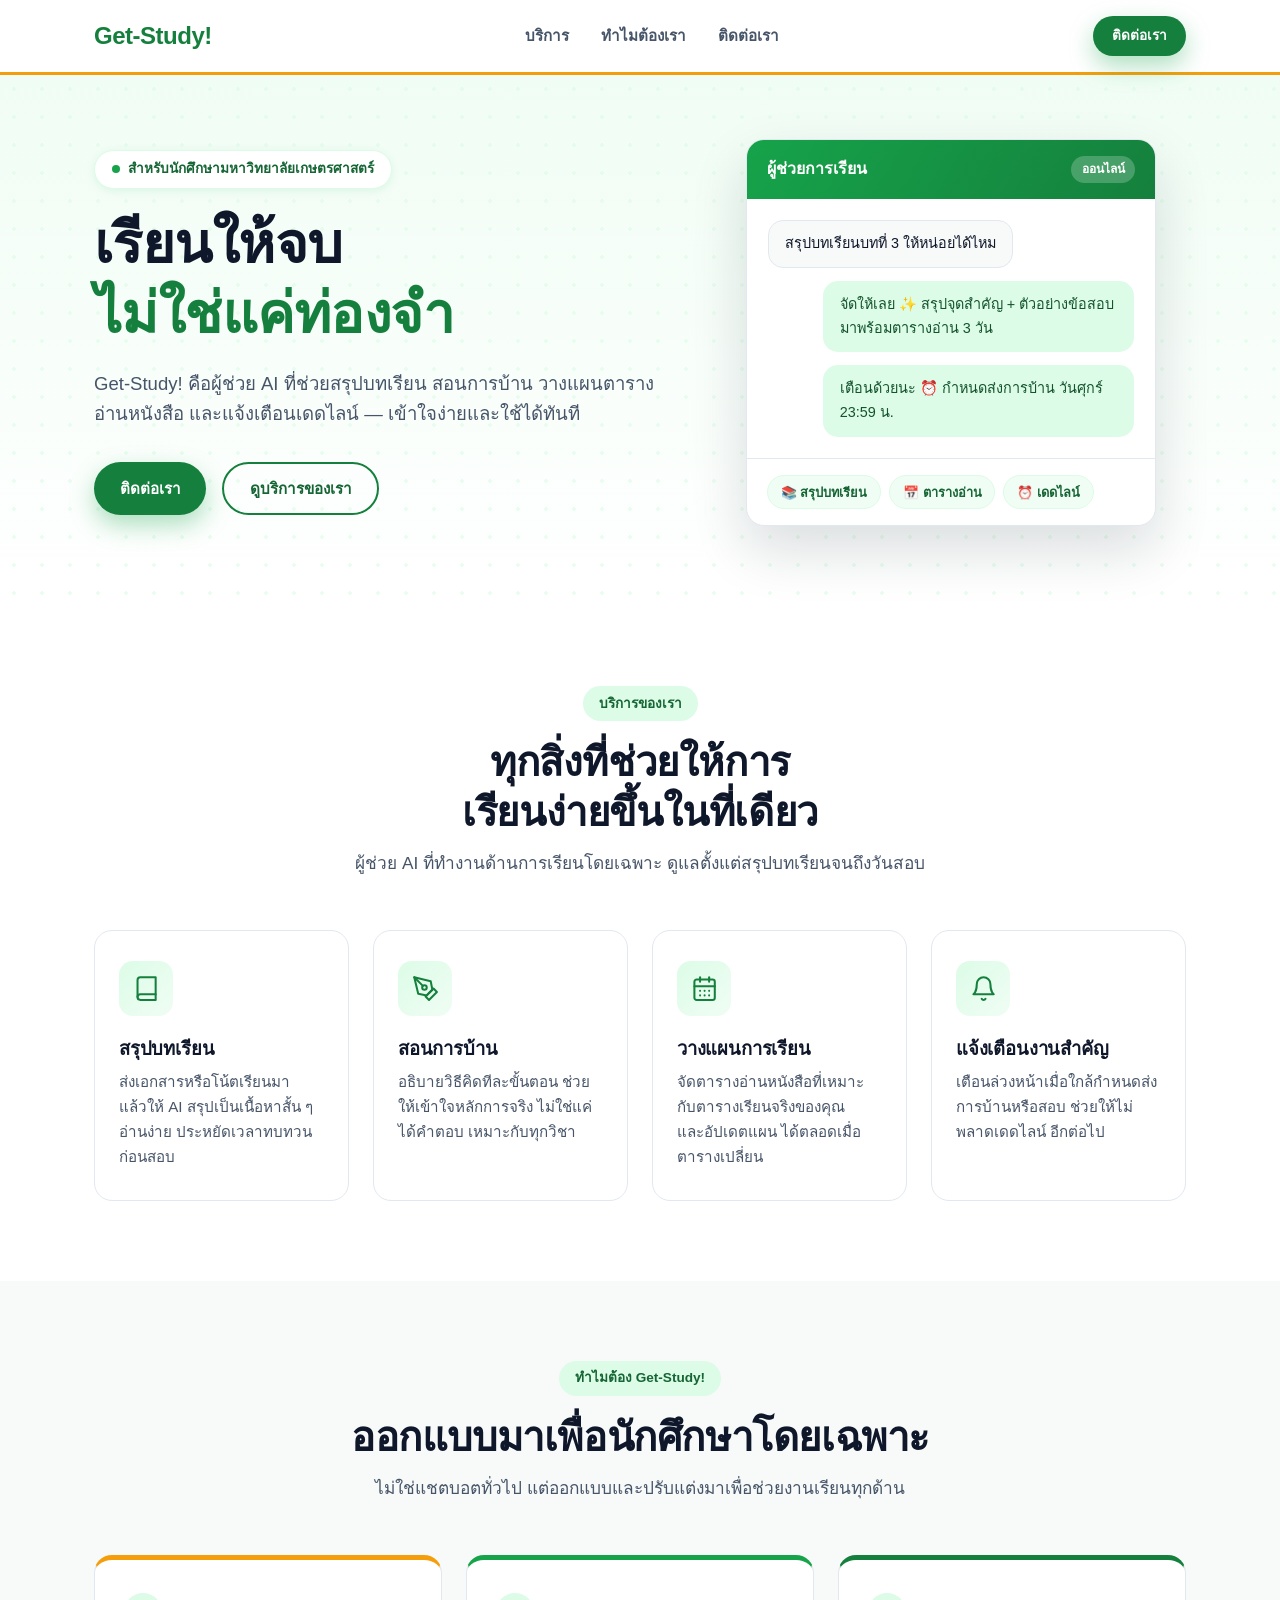
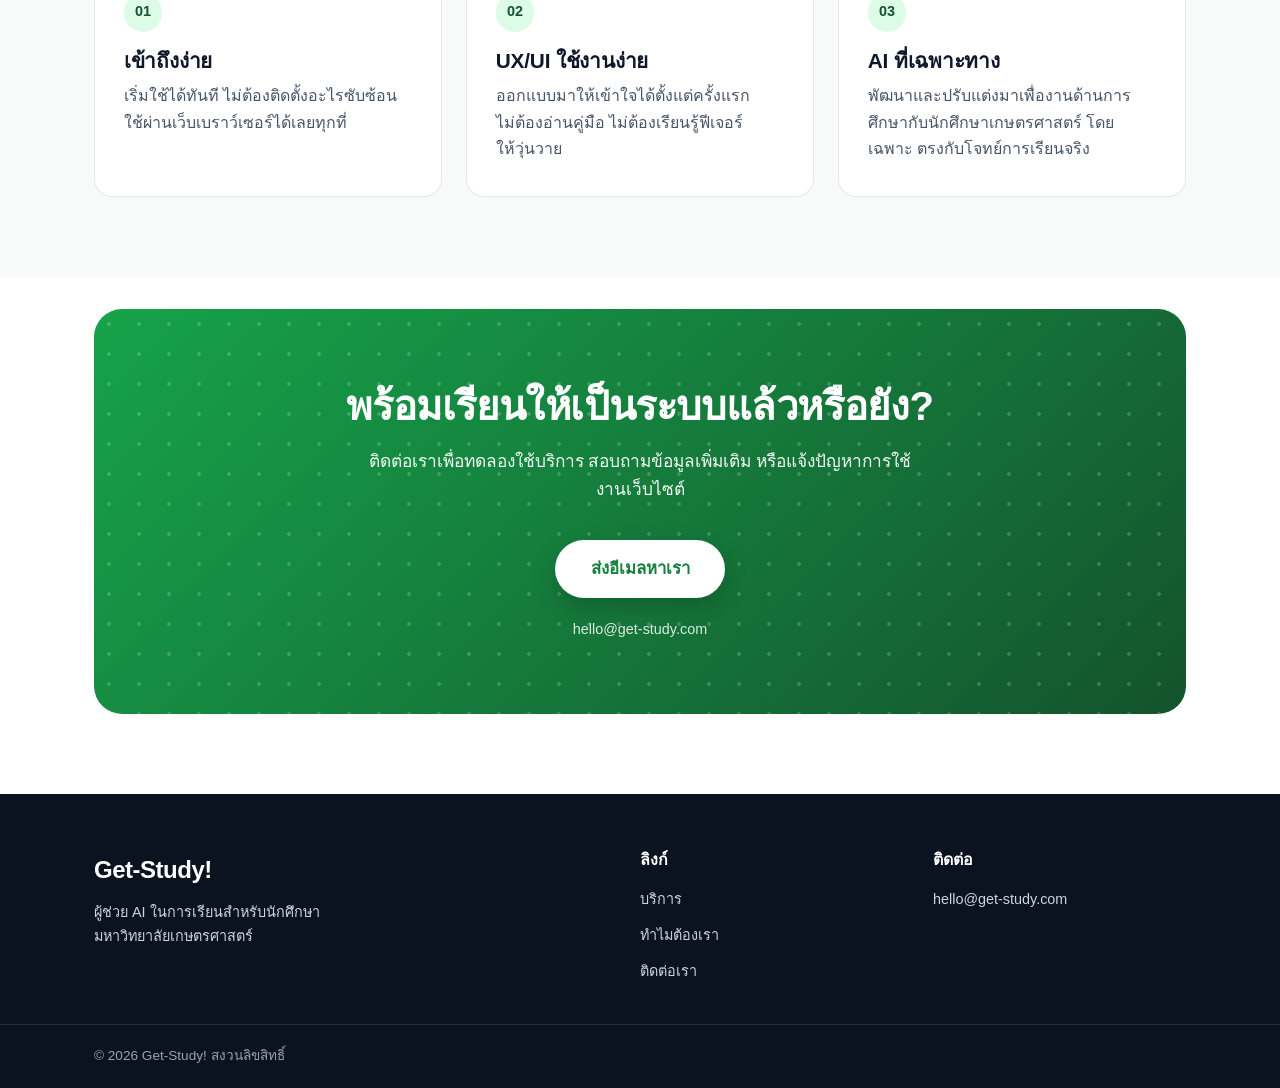
==== index.html @ ad401b41 "Add files via upload" ====
<!DOCTYPE html>
<html lang="th">
<head>
  <meta charset="UTF-8" />
  <meta name="viewport" content="width=device-width, initial-scale=1.0" />
  <meta
    name="description"
    content="Get-Study! ผู้ช่วย AI ในการเรียนสำหรับนักศึกษามหาวิทยาลัยเกษตรศาสตร์ — สรุปบทเรียน สอนการบ้าน วางแผนตารางอ่านหนังสือ และแจ้งเตือนเดดไลน์"
  />
  <title>Get-Study! — ผู้ช่วย AI ในการเรียน</title>
  <link
    rel="icon"
    href="data:image/svg+xml,%3Csvg xmlns='http://www.w3.org/2000/svg' viewBox='0 0 32 32'%3E%3Crect width='32' height='32' rx='8' fill='%2316a34a'/%3E%3Cpath d='M8 10h16v3H8zM8 15h16v3H8zM8 20h10v3H8z' fill='white'/%3E%3C/svg%3E"
  />
  <link rel="stylesheet" href="styles.css" />
</head>
<body>
  <a class="skip-link" href="#main">ข้ามไปยังเนื้อหาหลัก</a>

  <header class="site-header">
    <div class="container header-inner">
      <a href="#main" class="brand">Get-Study!</a>
      <nav aria-label="เมนูหลัก">
        <ul class="nav-links">
          <li><a href="#services">บริการ</a></li>
          <li><a href="#why-us">ทำไมต้องเรา</a></li>
          <li><a href="#contact">ติดต่อเรา</a></li>
        </ul>
      </nav>
      <a href="#contact" class="btn btn-primary btn-sm header-cta">ติดต่อเรา</a>
    </div>
  </header>

  <main id="main">
    <section class="hero">
      <div class="container hero-inner">
        <div class="hero-text">
          <span class="badge">สำหรับนักศึกษามหาวิทยาลัยเกษตรศาสตร์</span>
          <h1>เรียนให้จบ <span class="highlight">ไม่ใช่แค่ท่องจำ</span></h1>
          <p class="hero-sub">
            Get-Study! คือผู้ช่วย AI ที่ช่วยสรุปบทเรียน สอนการบ้าน วางแผนตารางอ่านหนังสือ
            และแจ้งเตือนเดดไลน์ — เข้าใจง่ายและใช้ได้ทันที
          </p>
          <div class="hero-actions">
            <a href="mailto:hello@get-study.com" class="btn btn-primary">ติดต่อเรา</a>
            <a href="#services" class="btn btn-secondary">ดูบริการของเรา</a>
          </div>
        </div>

        <div class="hero-art" aria-hidden="true">
          <div class="app-card">
            <div class="app-card-header">
              <span class="app-card-title">ผู้ช่วยการเรียน</span>
              <span class="app-card-status">ออนไลน์</span>
            </div>
            <div class="app-card-body">
              <div class="chat-row chat-in">
                <div class="chat-bubble">สรุปบทเรียนบทที่ 3 ให้หน่อยได้ไหม</div>
              </div>
              <div class="chat-row chat-out">
                <div class="chat-bubble chat-bubble-out">
                  จัดให้เลย ✨ สรุปจุดสำคัญ + ตัวอย่างข้อสอบมาพร้อมตารางอ่าน 3 วัน
                </div>
              </div>
              <div class="chat-row chat-out">
                <div class="chat-bubble chat-bubble-out">
                  เตือนด้วยนะ ⏰ กำหนดส่งการบ้าน วันศุกร์ 23:59 น.
                </div>
              </div>
            </div>
            <div class="app-card-footer">
              <span class="todo-chip">📚 สรุปบทเรียน</span>
              <span class="todo-chip">📅 ตารางอ่าน</span>
              <span class="todo-chip">⏰ เดดไลน์</span>
            </div>
          </div>
        </div>
      </div>
    </section>

    <section class="services section" id="services">
      <div class="container">
        <div class="section-head">
          <span class="eyebrow">บริการของเรา</span>
          <h2>ทุกสิ่งที่ช่วยให้การเรียนง่ายขึ้นในที่เดียว</h2>
          <p class="section-sub">
            ผู้ช่วย AI ที่ทำงานด้านการเรียนโดยเฉพาะ ดูแลตั้งแต่สรุปบทเรียนจนถึงวันสอบ
          </p>
        </div>

        <div class="services-grid">
          <article class="service-card">
            <div class="service-icon">
              <svg viewBox="0 0 24 24" fill="none" stroke="currentColor" stroke-width="1.8" stroke-linecap="round" stroke-linejoin="round">
                <path d="M4 19.5A2.5 2.5 0 0 1 6.5 17H20" />
                <path d="M6.5 2H20v20H6.5A2.5 2.5 0 0 1 4 19.5v-15A2.5 2.5 0 0 1 6.5 2z" />
              </svg>
            </div>
            <h3>สรุปบทเรียน</h3>
            <p>
              ส่งเอกสารหรือโน้ตเรียนมา แล้วให้ AI สรุปเป็นเนื้อหาสั้น ๆ อ่านง่าย
              ประหยัดเวลาทบทวนก่อนสอบ
            </p>
          </article>

          <article class="service-card">
            <div class="service-icon">
              <svg viewBox="0 0 24 24" fill="none" stroke="currentColor" stroke-width="1.8" stroke-linecap="round" stroke-linejoin="round">
                <path d="M12 19l7-7 3 3-7 7-3-3z" />
                <path d="M18 13l-1.5-7.5L2 2l3.5 14.5L13 18l5-5z" />
                <path d="M2 2l7.586 7.586" />
                <circle cx="11" cy="11" r="2" />
              </svg>
            </div>
            <h3>สอนการบ้าน</h3>
            <p>
              อธิบายวิธีคิดทีละขั้นตอน ช่วยให้เข้าใจหลักการจริง ไม่ใช่แค่ได้คำตอบ
              เหมาะกับทุกวิชา
            </p>
          </article>

          <article class="service-card">
            <div class="service-icon">
              <svg viewBox="0 0 24 24" fill="none" stroke="currentColor" stroke-width="1.8" stroke-linecap="round" stroke-linejoin="round">
                <rect x="3" y="4" width="18" height="18" rx="2" />
                <path d="M16 2v4" />
                <path d="M8 2v4" />
                <path d="M3 10h18" />
                <path d="M8 14h.01" />
                <path d="M12 14h.01" />
                <path d="M16 14h.01" />
                <path d="M8 18h.01" />
                <path d="M12 18h.01" />
                <path d="M16 18h.01" />
              </svg>
            </div>
            <h3>วางแผนการเรียน</h3>
            <p>
              จัดตารางอ่านหนังสือที่เหมาะกับตารางเรียนจริงของคุณ และอัปเดตแผน
              ได้ตลอดเมื่อตารางเปลี่ยน
            </p>
          </article>

          <article class="service-card">
            <div class="service-icon">
              <svg viewBox="0 0 24 24" fill="none" stroke="currentColor" stroke-width="1.8" stroke-linecap="round" stroke-linejoin="round">
                <path d="M6 8a6 6 0 0 1 12 0c0 7 3 9 3 9H3s3-2 3-9" />
                <path d="M10.3 21a1.94 1.94 0 0 0 3.4 0" />
              </svg>
            </div>
            <h3>แจ้งเตือนงานสำคัญ</h3>
            <p>
              เตือนล่วงหน้าเมื่อใกล้กำหนดส่งการบ้านหรือสอบ ช่วยให้ไม่พลาดเดดไลน์
              อีกต่อไป
            </p>
          </article>
        </div>
      </div>
    </section>

    <section class="why section" id="why-us">
      <div class="container">
        <div class="section-head">
          <span class="eyebrow">ทำไมต้อง Get-Study!</span>
          <h2>ออกแบบมาเพื่อนักศึกษาโดยเฉพาะ</h2>
          <p class="section-sub">
            ไม่ใช่แชตบอตทั่วไป แต่ออกแบบและปรับแต่งมาเพื่อช่วยงานเรียนทุกด้าน
          </p>
        </div>

        <div class="why-grid">
          <article class="why-card">
            <div class="why-number">01</div>
            <h3>เข้าถึงง่าย</h3>
            <p>
              เริ่มใช้ได้ทันที ไม่ต้องติดตั้งอะไรซับซ้อน
              ใช้ผ่านเว็บเบราว์เซอร์ได้เลยทุกที่
            </p>
          </article>

          <article class="why-card">
            <div class="why-number">02</div>
            <h3>UX/UI ใช้งานง่าย</h3>
            <p>
              ออกแบบมาให้เข้าใจได้ตั้งแต่ครั้งแรก
              ไม่ต้องอ่านคู่มือ ไม่ต้องเรียนรู้ฟีเจอร์ให้วุ่นวาย
            </p>
          </article>

          <article class="why-card">
            <div class="why-number">03</div>
            <h3>AI ที่เฉพาะทาง</h3>
            <p>
              พัฒนาและปรับแต่งมาเพื่องานด้านการศึกษากับนักศึกษาเกษตรศาสตร์
              โดยเฉพาะ ตรงกับโจทย์การเรียนจริง
            </p>
          </article>
        </div>
      </div>
    </section>

    <section class="cta section" id="contact">
      <div class="container">
        <div class="cta-box">
          <h2>พร้อมเรียนให้เป็นระบบแล้วหรือยัง?</h2>
          <p>
            ติดต่อเราเพื่อทดลองใช้บริการ สอบถามข้อมูลเพิ่มเติม
            หรือแจ้งปัญหาการใช้งานเว็บไซต์
          </p>
          <a href="mailto:hello@get-study.com" class="btn btn-light btn-lg">ส่งอีเมลหาเรา</a>
          <p class="cta-hint">hello@get-study.com</p>
        </div>
      </div>
    </section>
  </main>

  <footer class="site-footer">
    <div class="container footer-inner">
      <div class="footer-brand">
        <a href="#main" class="brand">Get-Study!</a>
        <p>ผู้ช่วย AI ในการเรียนสำหรับนักศึกษามหาวิทยาลัยเกษตรศาสตร์</p>
      </div>
      <div class="footer-col">
        <h4>ลิงก์</h4>
        <ul>
          <li><a href="#services">บริการ</a></li>
          <li><a href="#why-us">ทำไมต้องเรา</a></li>
          <li><a href="#contact">ติดต่อเรา</a></li>
        </ul>
      </div>
      <div class="footer-col">
        <h4>ติดต่อ</h4>
        <ul>
          <li><a href="mailto:hello@get-study.com">hello@get-study.com</a></li>
        </ul>
      </div>
    </div>
    <div class="footer-bottom">
      <div class="container">
        <p>© 2026 Get-Study! สงวนลิขสิทธิ์</p>
      </div>
    </div>
  </footer>
</body>
</html>
---- styles.css ----
:root {
  --green: #16a34a;
  --leaf: #15803d;
  --pine: #166534;
  --forest: #14532d;
  --sprout: #dcfce7;
  --mist: #f0fdf4;
  --amber: #f59e0b;
  --ink: #0f172a;
  --slate: #475569;
  --cloud: #f7faf8;
  --line: #e2e8f0;
  --white: #ffffff;
  --footer-bg: #0b1220;
  --radius-sm: 12px;
  --radius: 18px;
  --radius-lg: 28px;
  --shadow: 0 12px 32px rgba(15, 23, 42, 0.08);
  --shadow-lg: 0 24px 56px rgba(15, 23, 42, 0.14);
  --header-height: 4.5rem;
  font-family:
    -apple-system,
    BlinkMacSystemFont,
    "Segoe UI",
    "Leelawadee UI",
    "Noto Sans Thai",
    "Tahoma",
    sans-serif;
}

* {
  margin: 0;
  padding: 0;
  box-sizing: border-box;
}

html {
  scroll-behavior: smooth;
}

body {
  color: var(--ink);
  background: var(--white);
  line-height: 1.65;
  font-size: 1rem;
}

h1,
h2,
h3,
h4 {
  line-height: 1.25;
  text-wrap: balance;
  letter-spacing: -0.01em;
}

p {
  text-wrap: pretty;
}

a {
  color: var(--leaf);
}

a:focus-visible,
button:focus-visible,
input:focus-visible,
[tabindex]:focus-visible {
  outline: 3px solid var(--amber);
  outline-offset: 3px;
  border-radius: 4px;
}

::selection {
  background: var(--sprout);
  color: var(--forest);
}

img,
svg {
  display: block;
  max-width: 100%;
}

main:focus {
  outline: none;
}

.container {
  width: 100%;
  max-width: 1140px;
  margin-inline: auto;
  padding-inline: 1.5rem;
}

.skip-link {
  position: absolute;
  top: 0.75rem;
  left: 0.75rem;
  z-index: 100;
  background: var(--forest);
  color: var(--white);
  font-weight: 700;
  padding: 0.65rem 1.2rem;
  border-radius: 999px;
  text-decoration: none;
  transform: translateY(-200%);
  transition: transform 0.2s;
}

.skip-link:focus-visible {
  transform: translateY(0);
  outline-color: var(--amber);
}

.brand {
  font-size: 1.5rem;
  font-weight: 800;
  color: var(--leaf);
  text-decoration: none;
  letter-spacing: -0.02em;
}

.brand:hover {
  color: var(--pine);
}

.btn {
  display: inline-flex;
  align-items: center;
  justify-content: center;
  gap: 0.5rem;
  padding: 0.75rem 1.6rem;
  min-height: 48px;
  border-radius: 999px;
  font-weight: 700;
  font-size: 0.95rem;
  text-decoration: none;
  transition: transform 0.15s, box-shadow 0.15s, background-color 0.15s, color 0.15s;
}

.btn:hover {
  transform: translateY(-2px);
}

.btn:active {
  transform: translateY(0);
}

.btn-primary {
  background: var(--leaf);
  color: var(--white);
  box-shadow: 0 10px 24px rgba(22, 163, 74, 0.35);
}

.btn-primary:hover {
  background: var(--forest);
  box-shadow: 0 14px 30px rgba(22, 163, 74, 0.42);
}

.btn-secondary {
  background: transparent;
  color: var(--pine);
  border: 2px solid var(--leaf);
}

.btn-secondary:hover {
  background: var(--sprout);
}

.btn-light {
  background: var(--white);
  color: var(--leaf);
  box-shadow: 0 10px 24px rgba(0, 0, 0, 0.18);
}

.btn-light:hover {
  box-shadow: 0 14px 32px rgba(0, 0, 0, 0.24);
}

.btn-sm {
  padding: 0.55rem 1.2rem;
  min-height: 40px;
  font-size: 0.85rem;
}

.btn-lg {
  padding: 0.95rem 2.2rem;
  min-height: 56px;
  font-size: 1.05rem;
}

.site-header {
  position: sticky;
  top: 0;
  z-index: 50;
  background: rgba(255, 255, 255, 0.92);
  backdrop-filter: blur(8px);
  border-bottom: 3px solid var(--amber);
}

.header-inner {
  display: flex;
  align-items: center;
  justify-content: space-between;
  gap: 1rem;
  min-height: var(--header-height);
  padding-block: 0.85rem;
}

.nav-links {
  display: flex;
  align-items: center;
  gap: 2rem;
  list-style: none;
}

.nav-links a {
  color: var(--slate);
  text-decoration: none;
  font-weight: 600;
  font-size: 0.95rem;
  transition: color 0.2s;
}

.nav-links a:hover {
  color: var(--leaf);
}

.section {
  padding-block: 5rem;
  scroll-margin-top: calc(var(--header-height) + 1rem);
}

.section-head {
  text-align: center;
  max-width: 640px;
  margin-inline: auto;
  margin-bottom: 3.25rem;
}

.eyebrow {
  display: inline-block;
  background: var(--sprout);
  color: var(--pine);
  font-weight: 700;
  font-size: 0.85rem;
  padding: 0.4rem 1rem;
  border-radius: 999px;
  margin-bottom: 1rem;
}

.section-head h2 {
  font-size: clamp(1.75rem, 3.5vw, 2.5rem);
  color: var(--ink);
  margin-bottom: 0.75rem;
}

.section-sub {
  color: var(--slate);
  font-size: 1.08rem;
}

.hero {
  position: relative;
  overflow: hidden;
  background: linear-gradient(180deg, var(--mist) 0%, var(--white) 100%);
  padding-block: 4rem 5rem;
  scroll-margin-top: calc(var(--header-height) + 1rem);
}

.hero::before {
  content: "";
  position: absolute;
  inset: 0;
  background-image: radial-gradient(var(--sprout) 2px, transparent 2px);
  background-size: 28px 28px;
  opacity: 0.6;
  pointer-events: none;
}

.hero-inner {
  position: relative;
  display: grid;
  grid-template-columns: 1.1fr 0.9fr;
  align-items: center;
  gap: 3rem;
}

.badge {
  display: inline-flex;
  align-items: center;
  gap: 0.5rem;
  background: var(--white);
  border: 1px solid var(--sprout);
  color: var(--pine);
  font-weight: 700;
  font-size: 0.85rem;
  padding: 0.45rem 1.05rem;
  border-radius: 999px;
  margin-bottom: 1.25rem;
  box-shadow: 0 2px 10px rgba(22, 163, 74, 0.1);
}

.badge::before {
  content: "";
  width: 8px;
  height: 8px;
  border-radius: 50%;
  background: var(--green);
  flex-shrink: 0;
}

.hero h1 {
  font-size: clamp(2.3rem, 5.2vw, 3.5rem);
  color: var(--ink);
  margin-bottom: 1.25rem;
}

.highlight {
  color: var(--leaf);
  position: relative;
  white-space: nowrap;
}

.highlight::after {
  content: "";
  position: absolute;
  left: 0;
  right: 0;
  bottom: 0.08em;
  height: 0.45em;
  background: var(--sprout);
  z-index: -1;
  border-radius: 999px;
}

.hero-sub {
  color: var(--slate);
  font-size: 1.16rem;
  max-width: 35rem;
  margin-bottom: 2rem;
}

.hero-actions {
  display: flex;
  flex-wrap: wrap;
  gap: 1rem;
}

.hero-art {
  display: flex;
  justify-content: center;
}

.app-card {
  width: 100%;
  max-width: 410px;
  background: var(--white);
  border-radius: var(--radius);
  box-shadow: var(--shadow-lg);
  border: 1px solid var(--line);
  overflow: hidden;
}

.app-card-header {
  display: flex;
  align-items: center;
  justify-content: space-between;
  padding: 1rem 1.25rem;
  background: linear-gradient(120deg, var(--green), var(--leaf));
  color: var(--white);
}

.app-card-title {
  font-weight: 700;
}

.app-card-status {
  font-size: 0.75rem;
  font-weight: 600;
  background: rgba(255, 255, 255, 0.22);
  padding: 0.22rem 0.65rem;
  border-radius: 999px;
}

.app-card-body {
  padding: 1.3rem;
  display: flex;
  flex-direction: column;
  gap: 0.8rem;
}

.chat-row {
  display: flex;
}

.chat-in {
  justify-content: flex-start;
}

.chat-out {
  justify-content: flex-end;
}

.chat-bubble {
  max-width: 85%;
  background: var(--cloud);
  border: 1px solid var(--line);
  border-radius: 15px;
  padding: 0.7rem 1rem;
  font-size: 0.9rem;
}

.chat-bubble-out {
  background: var(--sprout);
  border-color: transparent;
  color: var(--forest);
}

.app-card-footer {
  display: flex;
  flex-wrap: wrap;
  gap: 0.5rem;
  padding: 1rem 1.25rem;
  border-top: 1px solid var(--line);
}

.todo-chip {
  background: var(--mist);
  border: 1px solid var(--sprout);
  color: var(--pine);
  border-radius: 999px;
  padding: 0.35rem 0.8rem;
  font-size: 0.8rem;
  font-weight: 600;
}

.services-grid {
  display: grid;
  grid-template-columns: repeat(4, 1fr);
  gap: 1.5rem;
}

.service-card {
  background: var(--white);
  border: 1px solid var(--line);
  border-radius: var(--radius);
  padding: 1.9rem 1.5rem;
  transition: transform 0.2s, box-shadow 0.2s, border-color 0.2s;
}

.service-card:hover {
  transform: translateY(-6px);
  box-shadow: var(--shadow);
  border-color: var(--sprout);
}

.service-icon {
  width: 3.4rem;
  height: 3.4rem;
  border-radius: 14px;
  background: linear-gradient(135deg, var(--sprout), var(--mist));
  color: var(--leaf);
  display: flex;
  align-items: center;
  justify-content: center;
  margin-bottom: 1.3rem;
}

.service-icon svg {
  width: 1.7rem;
  height: 1.7rem;
}

.service-card h3 {
  font-size: 1.15rem;
  margin-bottom: 0.6rem;
}

.service-card p {
  color: var(--slate);
  font-size: 0.95rem;
}

.why {
  background: var(--cloud);
}

.why-grid {
  display: grid;
  grid-template-columns: repeat(3, 1fr);
  gap: 1.5rem;
}

.why-card {
  background: var(--white);
  border-radius: var(--radius);
  padding: 2.1rem 1.8rem;
  border: 1px solid var(--line);
  border-top: 5px solid var(--amber);
  transition: transform 0.2s, box-shadow 0.2s;
}

.why-card:nth-child(2) {
  border-top-color: var(--green);
}

.why-card:nth-child(3) {
  border-top-color: var(--leaf);
}

.why-card:hover {
  transform: translateY(-6px);
  box-shadow: var(--shadow);
}

.why-number {
  display: inline-flex;
  align-items: center;
  justify-content: center;
  width: 2.4rem;
  height: 2.4rem;
  border-radius: 50%;
  background: var(--sprout);
  color: var(--forest);
  font-size: 0.9rem;
  font-weight: 800;
  margin-bottom: 1rem;
}

.why-card h3 {
  font-size: 1.3rem;
  margin-bottom: 0.6rem;
}

.why-card p {
  color: var(--slate);
}

.cta {
  padding-block: 2rem 5rem;
}

.cta-box {
  background: linear-gradient(135deg, var(--green) 0%, var(--forest) 100%);
  border-radius: var(--radius-lg);
  text-align: center;
  padding: 4.5rem 2rem;
  color: var(--white);
  position: relative;
  overflow: hidden;
}

.cta-box::before {
  content: "";
  position: absolute;
  inset: 0;
  background-image: radial-gradient(rgba(255, 255, 255, 0.18) 2px, transparent 2px);
  background-size: 30px 30px;
  pointer-events: none;
}

.cta-box > * {
  position: relative;
}

.cta-box h2 {
  font-size: clamp(1.7rem, 3.5vw, 2.5rem);
  margin-bottom: 1rem;
  color: var(--white);
}

.cta-box p {
  opacity: 0.95;
  font-size: 1.08rem;
  max-width: 560px;
  margin-inline: auto;
  margin-bottom: 2.25rem;
}

.cta-hint {
  margin-bottom: 0 !important;
  font-size: 0.9rem !important;
  opacity: 0.85 !important;
}

.cta-box .btn-light {
  margin-bottom: 1.25rem;
}

.site-footer {
  background: var(--footer-bg);
  color: #cbd5e1;
  padding-top: 3.5rem;
}

.footer-inner {
  display: grid;
  grid-template-columns: 2fr 1fr 1fr;
  gap: 2.5rem;
  padding-bottom: 2.5rem;
}

.footer-brand .brand {
  color: var(--white);
}

.footer-brand .brand:hover {
  color: var(--sprout);
}

.footer-brand p {
  margin-top: 0.75rem;
  font-size: 0.9rem;
  max-width: 280px;
}

.footer-col h4 {
  color: var(--white);
  font-size: 1rem;
  margin-bottom: 1rem;
}

.footer-col ul {
  list-style: none;
  display: flex;
  flex-direction: column;
  gap: 0.6rem;
}

.footer-col a {
  color: #cbd5e1;
  text-decoration: none;
  font-size: 0.9rem;
  transition: color 0.2s;
}

.footer-col a:hover {
  color: var(--amber);
}

.footer-bottom {
  border-top: 1px solid rgba(255, 255, 255, 0.1);
  padding-block: 1.25rem;
}

.footer-bottom p {
  font-size: 0.85rem;
  color: #94a3b8;
}

@media (max-width: 960px) {
  .services-grid {
    grid-template-columns: repeat(2, 1fr);
  }
}

@media (max-width: 768px) {
  .header-cta {
    display: none;
  }

  .nav-links {
    gap: 1.25rem;
  }

  .nav-links a {
    font-size: 0.85rem;
  }

  .hero {
    padding-block: 3rem 4rem;
  }

  .hero-inner {
    grid-template-columns: 1fr;
    gap: 2.5rem;
  }

  .hero-text {
    text-align: center;
  }

  .hero-sub {
    margin-inline: auto;
  }

  .hero-actions {
    justify-content: center;
  }

  .section {
    padding-block: 3.5rem;
  }

  .services-grid,
  .why-grid {
    grid-template-columns: 1fr;
  }

  .footer-inner {
    grid-template-columns: 1fr;
    gap: 2rem;
  }

  .cta-box {
    padding: 3.25rem 1.5rem;
  }
}

@media (max-width: 480px) {
  .container {
    padding-inline: 1.1rem;
  }

  .nav-links {
    gap: 0.9rem;
  }
}

@media (prefers-reduced-motion: reduce) {
  html {
    scroll-behavior: auto;
  }

  *,
  *::before,
  *::after {
    animation-duration: 0.01ms !important;
    animation-iteration-count: 1 !important;
    transition-duration: 0.01ms !important;
  }
}
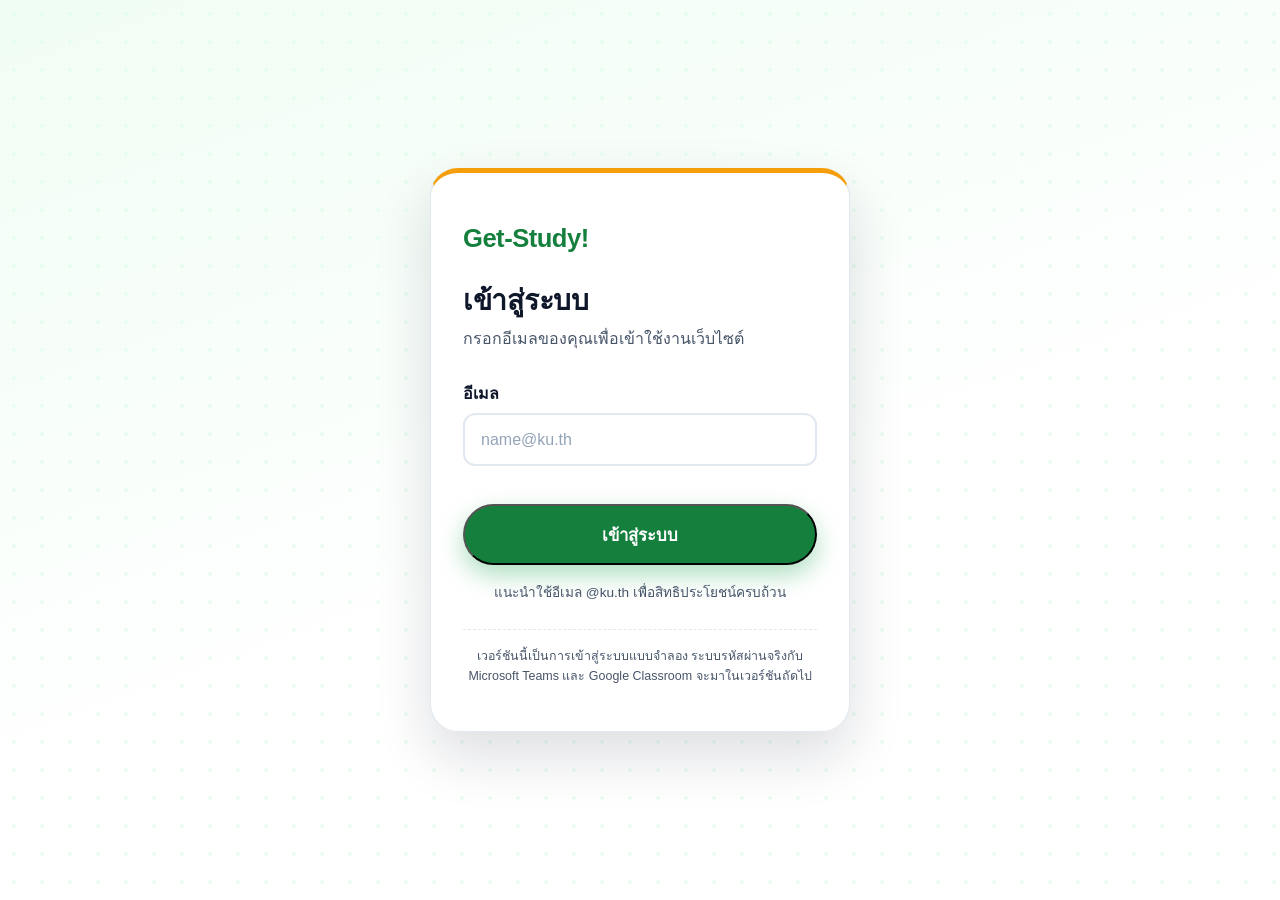
==== commit d3a3498b: "Add files via upload" ====
--- a/index.html
+++ b/index.html
@@ -14,7 +14,7 @@
   />
   <link rel="stylesheet" href="styles.css" />
 </head>
-<body>
+<body data-auth="protected">
   <a class="skip-link" href="#main">ข้ามไปยังเนื้อหาหลัก</a>
 
   <header class="site-header">
@@ -226,6 +226,7 @@
           <li><a href="#services">บริการ</a></li>
           <li><a href="#why-us">ทำไมต้องเรา</a></li>
           <li><a href="#contact">ติดต่อเรา</a></li>
+          <li><a href="#" onclick="logout()">ออกจากระบบ</a></li>
         </ul>
       </div>
       <div class="footer-col">
@@ -241,5 +242,7 @@
       </div>
     </div>
   </footer>
+
+  <script src="auth.js"></script>
 </body>
 </html>
--- a/styles.css
+++ b/styles.css
@@ -650,6 +650,122 @@
   color: #94a3b8;
 }
 
+.login-page {
+  min-height: 100vh;
+  display: flex;
+  align-items: center;
+  justify-content: center;
+  padding: 2rem 1.25rem;
+  background: linear-gradient(160deg, var(--mist) 0%, var(--white) 60%);
+  position: relative;
+}
+
+.login-page::before {
+  content: "";
+  position: absolute;
+  inset: 0;
+  background-image: radial-gradient(var(--sprout) 2px, transparent 2px);
+  background-size: 28px 28px;
+  opacity: 0.6;
+  pointer-events: none;
+}
+
+.login-card {
+  position: relative;
+  width: 100%;
+  max-width: 420px;
+  background: var(--white);
+  border: 1px solid var(--line);
+  border-top: 5px solid var(--amber);
+  border-radius: var(--radius-lg);
+  box-shadow: var(--shadow-lg);
+  padding: 2.75rem 2rem;
+}
+
+.login-card .brand {
+  display: inline-block;
+  margin-bottom: 1.5rem;
+  font-size: 1.6rem;
+}
+
+.login-card h1 {
+  font-size: 1.75rem;
+  margin-bottom: 0.5rem;
+}
+
+.login-lead {
+  color: var(--slate);
+  margin-bottom: 1.75rem;
+}
+
+.login-field {
+  margin-bottom: 0.25rem;
+}
+
+.login-field label {
+  display: block;
+  font-weight: 600;
+  margin-bottom: 0.4rem;
+}
+
+.login-field input {
+  width: 100%;
+  min-height: 48px;
+  padding: 0.7rem 1rem;
+  border: 2px solid var(--line);
+  border-radius: 12px;
+  font: inherit;
+  color: var(--ink);
+  background: var(--white);
+  transition: border-color 0.15s;
+}
+
+.login-field input:hover {
+  border-color: #cbd5e1;
+}
+
+.login-field input:focus {
+  outline: none;
+  border-color: var(--leaf);
+}
+
+.login-field input:focus-visible {
+  outline: 3px solid var(--amber);
+  outline-offset: 2px;
+}
+
+.login-field input::placeholder {
+  color: #94a3b8;
+}
+
+.login-error {
+  min-height: 1.25rem;
+  color: #b91c1c;
+  font-size: 0.85rem;
+  font-weight: 600;
+  margin: 0.4rem 0 0.75rem;
+}
+
+.login-form .btn {
+  width: 100%;
+}
+
+.login-hint {
+  margin-top: 1.1rem;
+  font-size: 0.85rem;
+  color: var(--slate);
+  text-align: center;
+}
+
+.login-footnote {
+  margin-top: 1.5rem;
+  padding-top: 1rem;
+  border-top: 1px dashed var(--line);
+  font-size: 0.78rem;
+  color: var(--slate);
+  text-align: center;
+}
+
 @media (max-width: 960px) {
   .services-grid {
     grid-template-columns: repeat(2, 1fr);
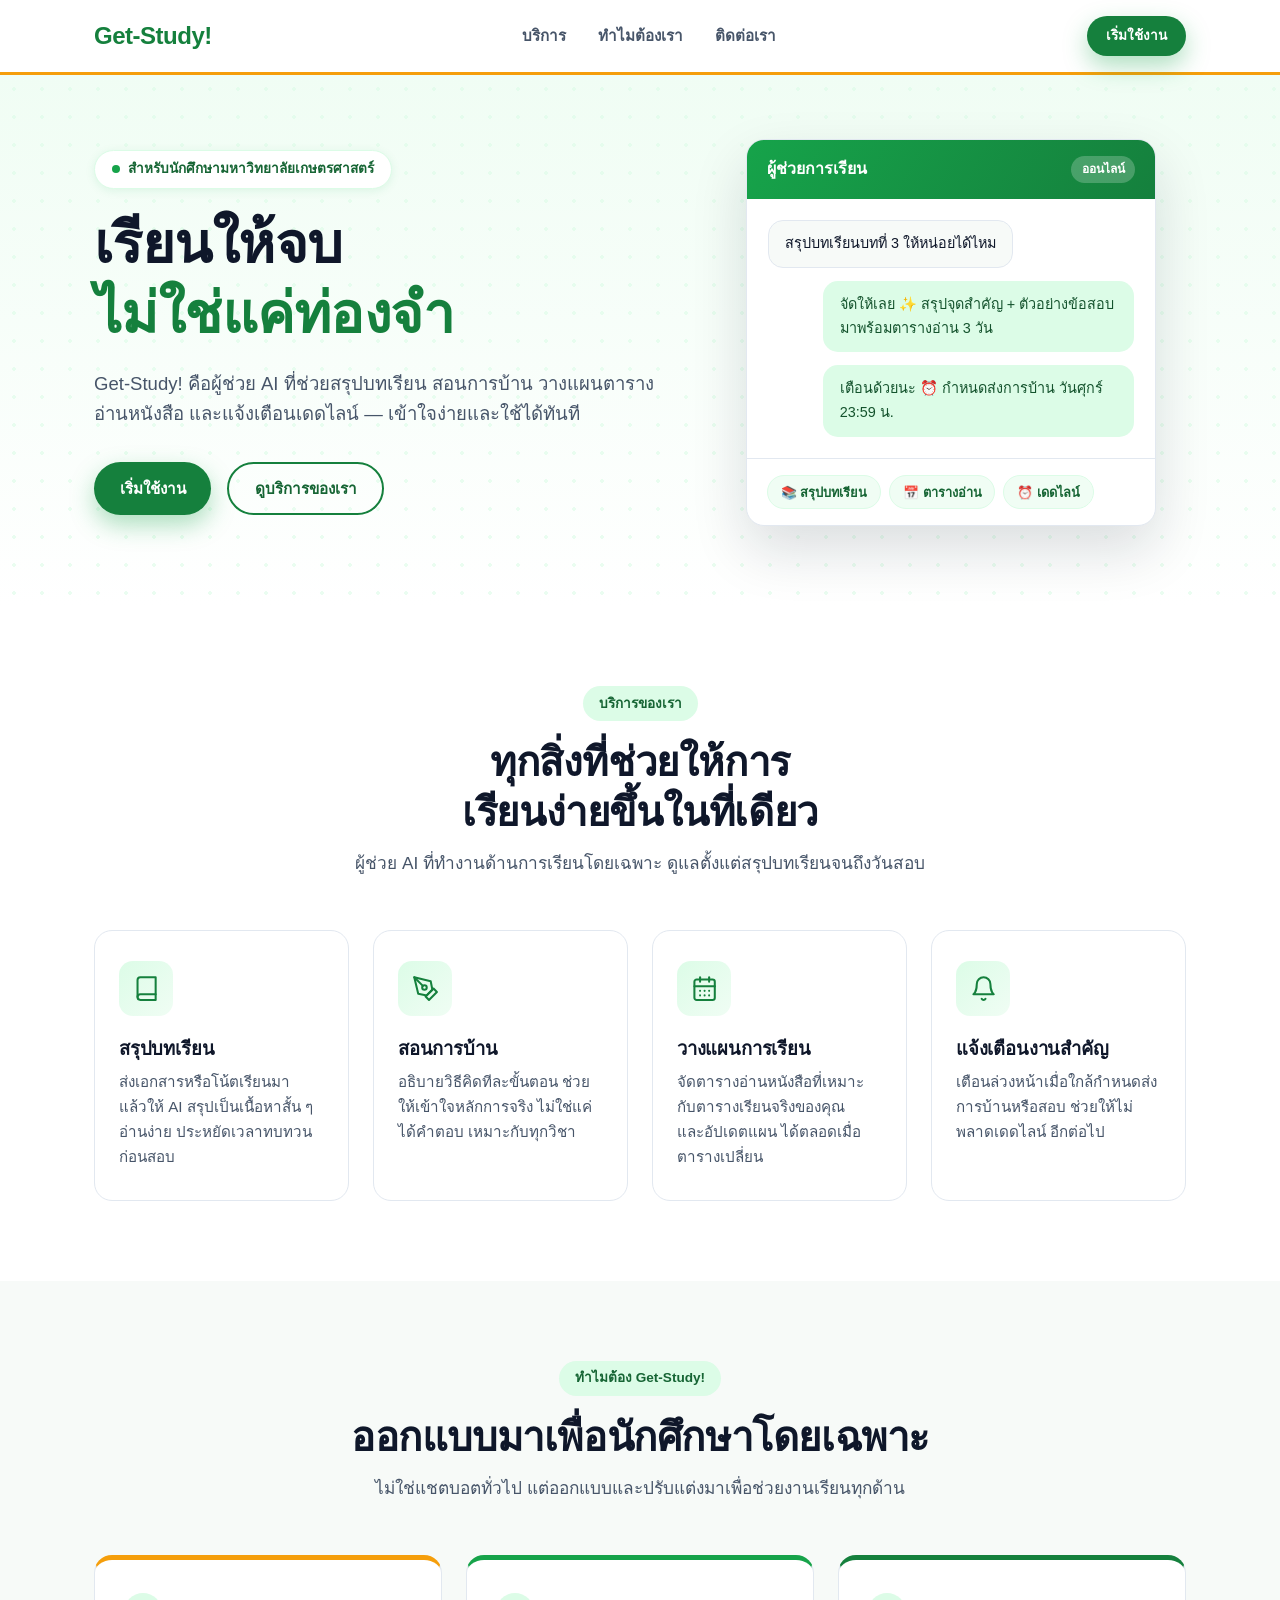
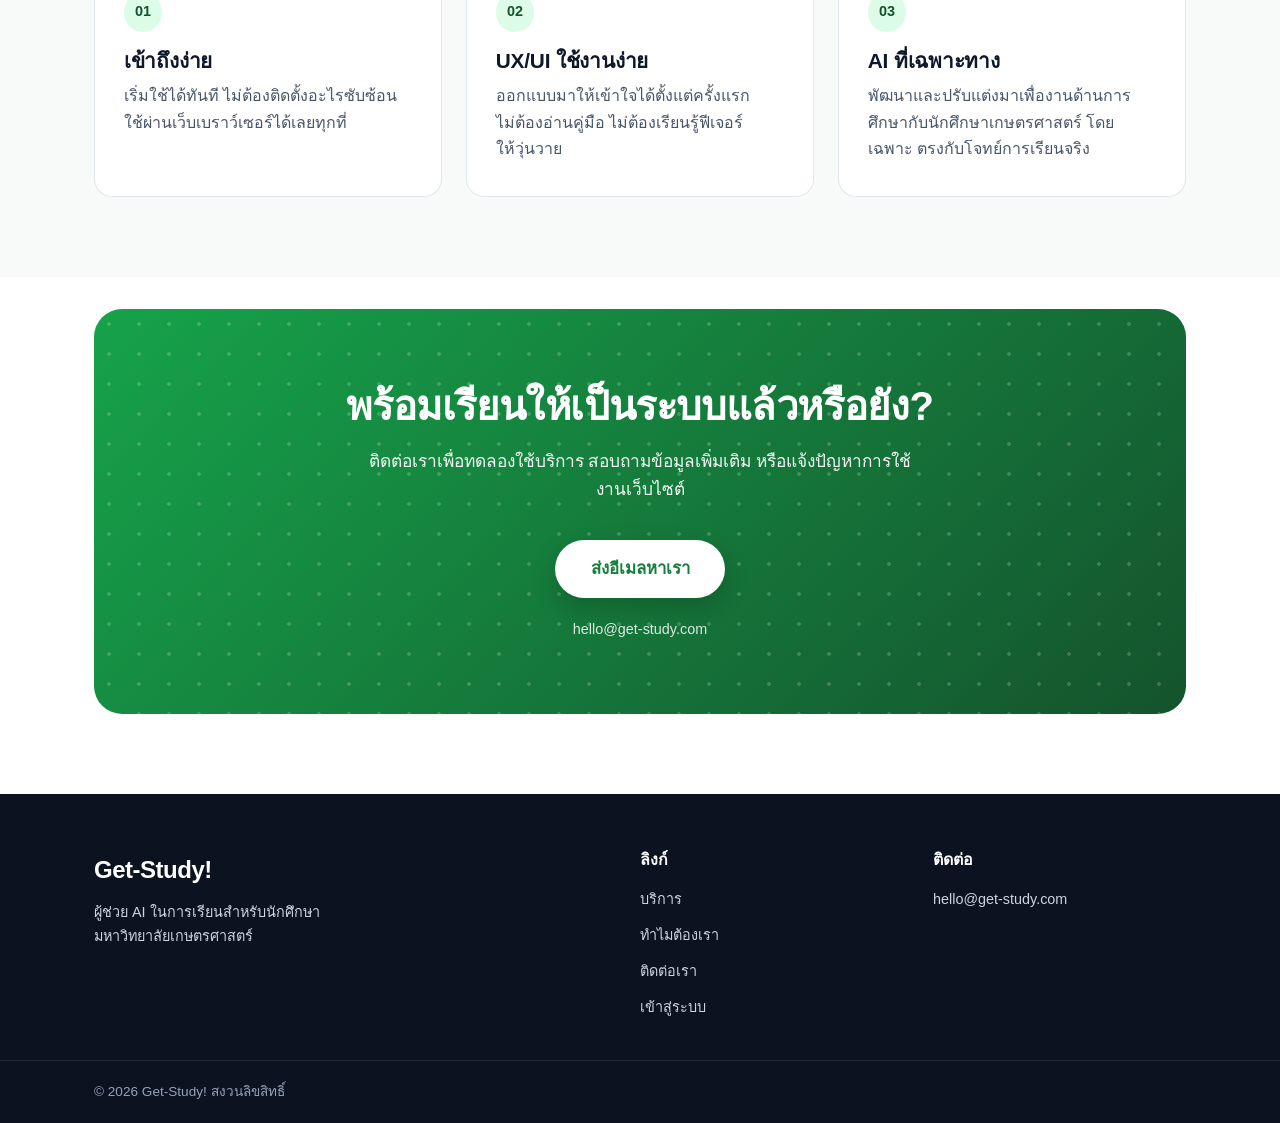
==== commit af01d294: "Add files via upload" ====
--- a/index.html
+++ b/index.html
@@ -14,7 +14,7 @@
   />
   <link rel="stylesheet" href="styles.css" />
 </head>
-<body data-auth="protected">
+<body>
   <a class="skip-link" href="#main">ข้ามไปยังเนื้อหาหลัก</a>
 
   <header class="site-header">
@@ -27,7 +27,7 @@
           <li><a href="#contact">ติดต่อเรา</a></li>
         </ul>
       </nav>
-      <a href="#contact" class="btn btn-primary btn-sm header-cta">ติดต่อเรา</a>
+      <a href="role.html" class="btn btn-primary btn-sm header-cta">เริ่มใช้งาน</a>
     </div>
   </header>
 
@@ -42,7 +42,7 @@
             และแจ้งเตือนเดดไลน์ — เข้าใจง่ายและใช้ได้ทันที
           </p>
           <div class="hero-actions">
-            <a href="mailto:hello@get-study.com" class="btn btn-primary">ติดต่อเรา</a>
+            <a href="role.html" class="btn btn-primary">เริ่มใช้งาน</a>
             <a href="#services" class="btn btn-secondary">ดูบริการของเรา</a>
           </div>
         </div>
@@ -226,7 +226,7 @@
           <li><a href="#services">บริการ</a></li>
           <li><a href="#why-us">ทำไมต้องเรา</a></li>
           <li><a href="#contact">ติดต่อเรา</a></li>
-          <li><a href="#" onclick="logout()">ออกจากระบบ</a></li>
+          <li><a href="role.html">เข้าสู่ระบบ</a></li>
         </ul>
       </div>
       <div class="footer-col">
@@ -242,7 +242,5 @@
       </div>
     </div>
   </footer>
-
-  <script src="auth.js"></script>
 </body>
 </html>
--- a/styles.css
+++ b/styles.css
@@ -766,6 +766,212 @@
   text-align: center;
 }
 
+.login-back {
+  display: inline-block;
+  font-size: 0.85rem;
+  font-weight: 600;
+  color: var(--slate);
+  text-decoration: none;
+  margin-bottom: 0.75rem;
+  border-radius: 6px;
+}
+
+.login-back:hover {
+  color: var(--leaf);
+}
+
+.role-page {
+  min-height: 100vh;
+  background: linear-gradient(180deg, var(--mist) 0%, var(--white) 50%);
+  padding-block: 3rem;
+  position: relative;
+}
+
+.role-page::before {
+  content: "";
+  position: absolute;
+  inset: 0;
+  background-image: radial-gradient(var(--sprout) 2px, transparent 2px);
+  background-size: 28px 28px;
+  opacity: 0.6;
+  pointer-events: none;
+}
+
+.role-head {
+  position: relative;
+  text-align: center;
+  padding-block: 1rem 2.5rem;
+}
+
+.role-head .brand {
+  display: inline-block;
+  margin-bottom: 1.75rem;
+  font-size: 1.8rem;
+}
+
+.role-head h1 {
+  font-size: clamp(2rem, 4.5vw, 3rem);
+  margin-bottom: 0.75rem;
+}
+
+.role-lead {
+  color: var(--slate);
+  font-size: 1.1rem;
+  max-width: 480px;
+  margin-inline: auto;
+}
+
+.role-grid {
+  position: relative;
+  display: grid;
+  grid-template-columns: repeat(3, 1fr);
+  gap: 1.5rem;
+}
+
+.role-card {
+  display: flex;
+  flex-direction: column;
+  align-items: center;
+  text-align: center;
+  background: var(--white);
+  border: 1px solid var(--line);
+  border-top: 5px solid var(--amber);
+  border-radius: var(--radius);
+  padding: 2.25rem 1.6rem;
+  text-decoration: none;
+  color: var(--ink);
+  transition: transform 0.2s, box-shadow 0.2s;
+}
+
+.role-card:nth-child(2) {
+  border-top-color: var(--green);
+}
+
+.role-card:nth-child(3) {
+  border-top-color: var(--leaf);
+}
+
+.role-card:hover {
+  transform: translateY(-8px);
+  box-shadow: var(--shadow-lg);
+}
+
+.role-icon {
+  width: 4.5rem;
+  height: 4.5rem;
+  border-radius: 50%;
+  background: linear-gradient(135deg, var(--sprout), var(--mist));
+  color: var(--leaf);
+  display: flex;
+  align-items: center;
+  justify-content: center;
+  margin-bottom: 1.25rem;
+}
+
+.role-icon svg {
+  width: 2.2rem;
+  height: 2.2rem;
+}
+
+.role-card h2 {
+  font-size: 1.45rem;
+  margin-bottom: 0.6rem;
+}
+
+.role-card p {
+  color: var(--slate);
+  font-size: 0.95rem;
+  margin-bottom: 1.25rem;
+  flex-grow: 1;
+}
+
+.role-link {
+  display: inline-flex;
+  align-items: center;
+  gap: 0.4rem;
+  font-weight: 700;
+  font-size: 0.95rem;
+  color: var(--leaf);
+}
+
+.role-link::after {
+  content: "→";
+}
+
+.role-note {
+  position: relative;
+  text-align: center;
+  color: var(--slate);
+  font-size: 0.85rem;
+  margin-top: 2rem;
+}
+
+.dash-main {
+  padding-block: 3rem;
+  scroll-margin-top: calc(var(--header-height) + 1rem);
+}
+
+.dash-hero {
+  text-align: center;
+  margin-bottom: 3rem;
+}
+
+.dash-hero h1 {
+  font-size: clamp(1.9rem, 4vw, 2.6rem);
+  margin-bottom: 0.6rem;
+}
+
+.dash-email {
+  color: var(--slate);
+  font-weight: 600;
+  margin-bottom: 0.5rem;
+}
+
+.dash-note {
+  color: var(--slate);
+  max-width: 560px;
+  margin-inline: auto;
+}
+
+.dash-grid {
+  display: grid;
+  grid-template-columns: repeat(3, 1fr);
+  gap: 1.5rem;
+}
+
+.dash-card {
+  background: var(--white);
+  border: 1px solid var(--line);
+  border-radius: var(--radius);
+  padding: 2rem 1.6rem;
+  transition: box-shadow 0.2s;
+}
+
+.dash-card:hover {
+  box-shadow: var(--shadow);
+}
+
+.dash-chip {
+  display: inline-block;
+  background: var(--sprout);
+  color: var(--pine);
+  font-size: 0.75rem;
+  font-weight: 700;
+  padding: 0.25rem 0.7rem;
+  border-radius: 999px;
+  margin-bottom: 1rem;
+}
+
+.dash-card h2 {
+  font-size: 1.2rem;
+  margin-bottom: 0.6rem;
+}
+
+.dash-card p {
+  color: var(--slate);
+  font-size: 0.95rem;
+}
+
 @media (max-width: 960px) {
   .services-grid {
     grid-template-columns: repeat(2, 1fr);
@@ -811,7 +1017,9 @@
   }
 
   .services-grid,
-  .why-grid {
+  .why-grid,
+  .role-grid,
+  .dash-grid {
     grid-template-columns: 1fr;
   }
 
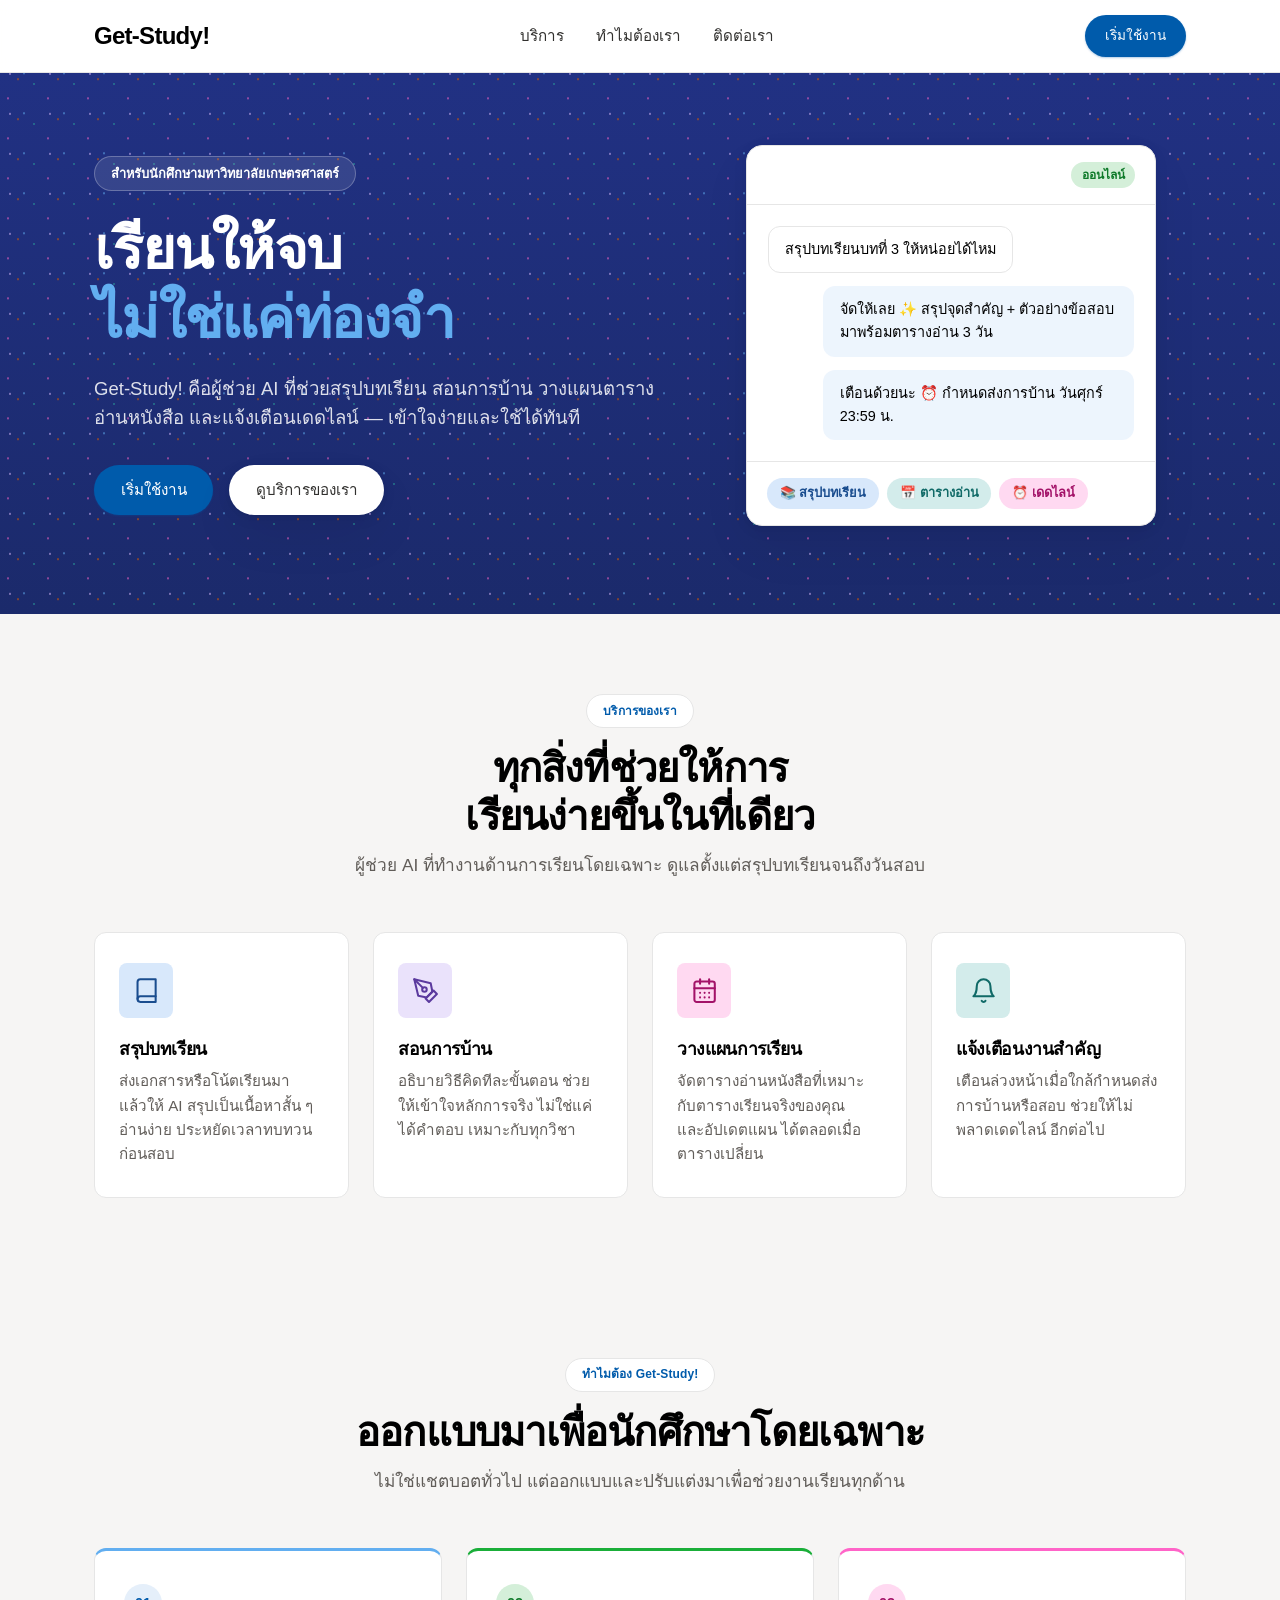
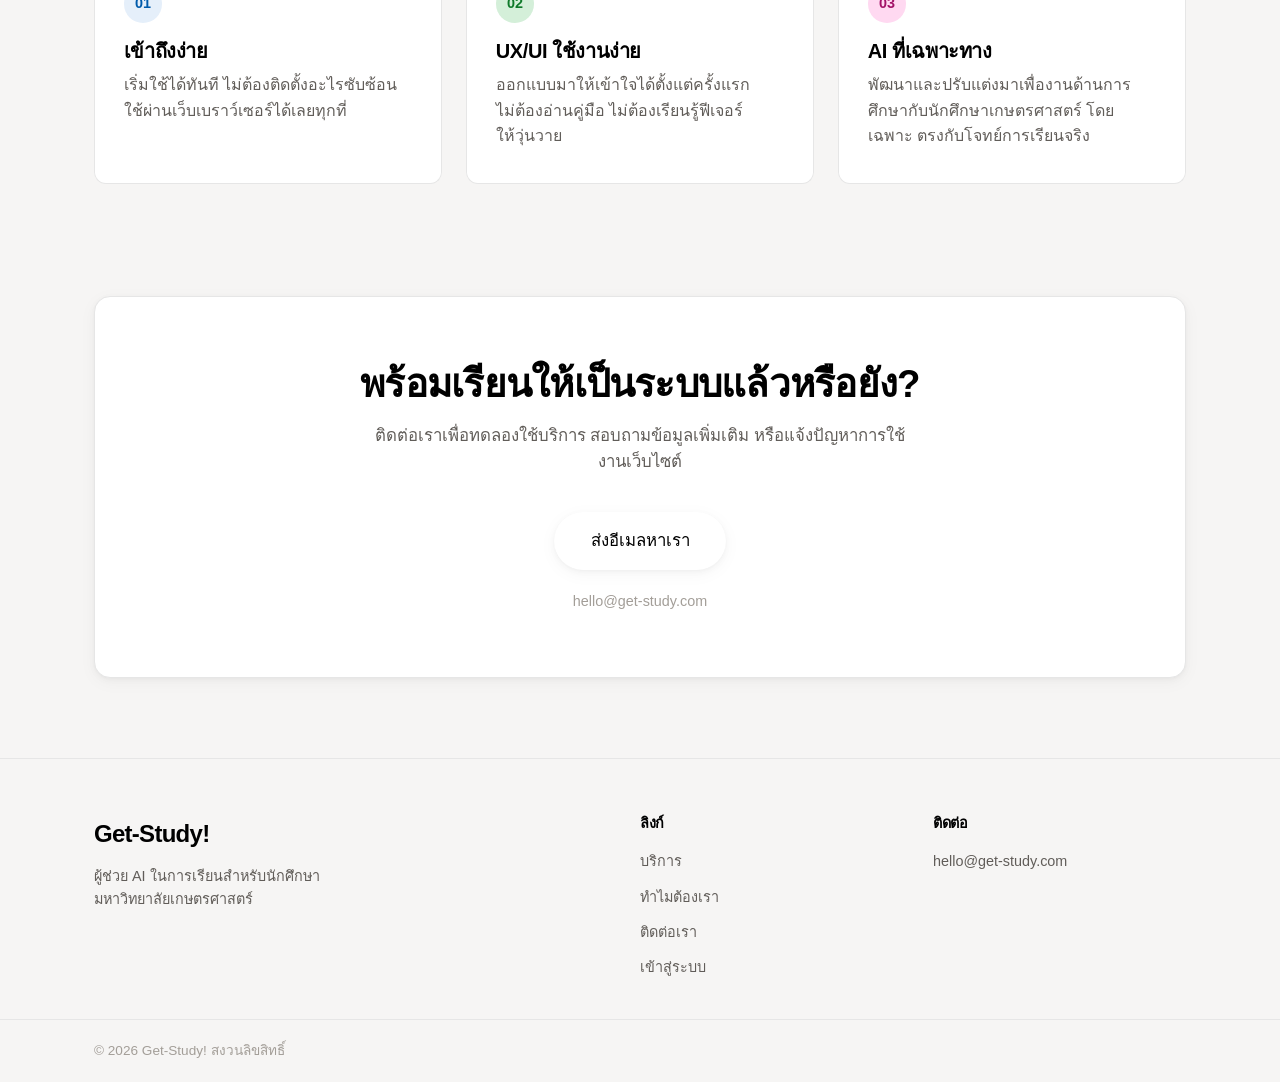
==== commit 51f4fc51: "Add files via upload" ====
--- a/index.html
+++ b/index.html
@@ -10,7 +10,7 @@
   <title>Get-Study! — ผู้ช่วย AI ในการเรียน</title>
   <link
     rel="icon"
-    href="data:image/svg+xml,%3Csvg xmlns='http://www.w3.org/2000/svg' viewBox='0 0 32 32'%3E%3Crect width='32' height='32' rx='8' fill='%2316a34a'/%3E%3Cpath d='M8 10h16v3H8zM8 15h16v3H8zM8 20h10v3H8z' fill='white'/%3E%3C/svg%3E"
+    href="data:image/svg+xml,%3Csvg xmlns='http://www.w3.org/2000/svg' viewBox='0 0 32 32'%3E%3Crect width='32' height='32' rx='8' fill='%23005bab'/%3E%3Cpath d='M8 10h16v3H8zM8 15h16v3H8zM8 20h10v3H8z' fill='white'/%3E%3C/svg%3E"
   />
   <link rel="stylesheet" href="styles.css" />
 </head>
--- a/styles.css
+++ b/styles.css
@@ -1,22 +1,33 @@
 :root {
-  --green: #16a34a;
-  --leaf: #15803d;
-  --pine: #166534;
-  --forest: #14532d;
-  --sprout: #dcfce7;
-  --mist: #f0fdf4;
-  --amber: #f59e0b;
-  --ink: #0f172a;
-  --slate: #475569;
-  --cloud: #f7faf8;
-  --line: #e2e8f0;
-  --white: #ffffff;
-  --footer-bg: #0b1220;
-  --radius-sm: 12px;
-  --radius: 18px;
-  --radius-lg: 28px;
-  --shadow: 0 12px 32px rgba(15, 23, 42, 0.08);
-  --shadow-lg: 0 24px 56px rgba(15, 23, 42, 0.14);
+  --primary: #0075de;
+  --primary-active: #005bab;
+  --primary-soft: #e5effa;
+  --secondary: #213183;
+  --canvas: #ffffff;
+  --canvas-soft: #f6f5f4;
+  --surface: #ffffff;
+  --ink: #000000;
+  --ink-secondary: #31302e;
+  --ink-muted: #615d59;
+  --ink-faint: #a39e98;
+  --hairline: #e6e6e6;
+  --accent-sky: #62aef0;
+  --accent-purple: #d6b6f6;
+  --accent-pink: #ff64c8;
+  --accent-orange: #dd5b00;
+  --accent-teal: #2a9d99;
+  --accent-green: #1aae39;
+  --radius-xs: 4px;
+  --radius-sm: 5px;
+  --radius-md: 8px;
+  --radius-lg: 12px;
+  --radius-xl: 16px;
+  --radius-full: 9999px;
+  --shadow-1: 0 0.175px 1.041px rgba(0, 0, 0, 0.01), 0 0.8px 2.925px rgba(0, 0, 0, 0.02),
+    0 2.025px 7.847px rgba(0, 0, 0, 0.03), 0 4px 18px rgba(0, 0, 0, 0.04);
+  --shadow-2: 0 0.175px 1.041px rgba(0, 0, 0, 0.01), 0 0.8px 2.925px rgba(0, 0, 0, 0.02),
+    0 2.025px 7.847px rgba(0, 0, 0, 0.03), 0 4px 18px rgba(0, 0, 0, 0.04),
+    0 23px 52px rgba(0, 0, 0, 0.05);
   --header-height: 4.5rem;
   font-family:
     -apple-system,
@@ -24,6 +35,7 @@
     "Segoe UI",
     "Leelawadee UI",
     "Noto Sans Thai",
+    "Inter",
     "Tahoma",
     sans-serif;
 }
@@ -40,40 +52,52 @@
 
 body {
   color: var(--ink);
-  background: var(--white);
-  line-height: 1.65;
+  background: var(--canvas-soft);
+  line-height: 1.6;
   font-size: 1rem;
+  font-variant-numeric: lining-nums;
 }
 
 h1,
 h2,
 h3,
 h4 {
-  line-height: 1.25;
+  line-height: 1.2;
+  font-weight: 700;
+  letter-spacing: -0.02em;
   text-wrap: balance;
-  letter-spacing: -0.01em;
+}
+
+h1 {
+  letter-spacing: -0.03em;
 }
 
 p {
   text-wrap: pretty;
+  font-weight: 400;
 }
 
 a {
-  color: var(--leaf);
+  color: var(--primary-active);
+  text-decoration: none;
+}
+
+a:hover {
+  color: var(--primary);
 }
 
 a:focus-visible,
 button:focus-visible,
 input:focus-visible,
 [tabindex]:focus-visible {
-  outline: 3px solid var(--amber);
+  outline: 3px solid var(--primary-active);
   outline-offset: 3px;
-  border-radius: 4px;
+  border-radius: var(--radius-md);
 }
 
 ::selection {
-  background: var(--sprout);
-  color: var(--forest);
+  background: var(--primary-soft);
+  color: var(--ink);
 }
 
 img,
@@ -98,31 +122,29 @@
   top: 0.75rem;
   left: 0.75rem;
   z-index: 100;
-  background: var(--forest);
-  color: var(--white);
-  font-weight: 700;
+  background: var(--primary-active);
+  color: var(--canvas);
+  font-weight: 600;
   padding: 0.65rem 1.2rem;
-  border-radius: 999px;
-  text-decoration: none;
+  border-radius: var(--radius-full);
   transform: translateY(-200%);
   transition: transform 0.2s;
 }
 
 .skip-link:focus-visible {
   transform: translateY(0);
-  outline-color: var(--amber);
+  outline-color: var(--primary-active);
 }
 
 .brand {
   font-size: 1.5rem;
-  font-weight: 800;
-  color: var(--leaf);
-  text-decoration: none;
-  letter-spacing: -0.02em;
+  font-weight: 700;
+  color: var(--ink);
+  letter-spacing: -0.03em;
 }
 
 .brand:hover {
-  color: var(--pine);
+  color: var(--ink);
 }
 
 .btn {
@@ -132,50 +154,50 @@
   gap: 0.5rem;
   padding: 0.75rem 1.6rem;
   min-height: 48px;
-  border-radius: 999px;
-  font-weight: 700;
+  border-radius: var(--radius-full);
+  font-weight: 500;
   font-size: 0.95rem;
-  text-decoration: none;
-  transition: transform 0.15s, box-shadow 0.15s, background-color 0.15s, color 0.15s;
-}
-
-.btn:hover {
-  transform: translateY(-2px);
+  border: 1px solid transparent;
+  cursor: pointer;
+  transition: background 0.15s, color 0.15s, box-shadow 0.15s, transform 0.15s;
 }
 
 .btn:active {
-  transform: translateY(0);
+  transform: scale(0.9);
 }
 
 .btn-primary {
-  background: var(--leaf);
-  color: var(--white);
-  box-shadow: 0 10px 24px rgba(22, 163, 74, 0.35);
+  background: var(--primary-active);
+  color: var(--canvas);
+  box-shadow: 0 1px 2px rgba(0, 91, 171, 0.3);
 }
 
 .btn-primary:hover {
-  background: var(--forest);
-  box-shadow: 0 14px 30px rgba(22, 163, 74, 0.42);
+  background: #004a94;
+  color: var(--canvas);
+  transform: translateY(-1px);
 }
 
 .btn-secondary {
-  background: transparent;
-  color: var(--pine);
-  border: 2px solid var(--leaf);
+  background: var(--surface);
+  color: var(--ink-secondary);
+  border-color: var(--hairline);
+  box-shadow: var(--shadow-1);
 }
 
 .btn-secondary:hover {
-  background: var(--sprout);
+  background: var(--canvas-soft);
+  color: var(--ink);
 }
 
 .btn-light {
-  background: var(--white);
-  color: var(--leaf);
-  box-shadow: 0 10px 24px rgba(0, 0, 0, 0.18);
+  background: var(--surface);
+  color: var(--ink);
+  box-shadow: var(--shadow-1);
 }
 
 .btn-light:hover {
-  box-shadow: 0 14px 32px rgba(0, 0, 0, 0.24);
+  background: var(--canvas-soft);
 }
 
 .btn-sm {
@@ -185,7 +207,7 @@
 }
 
 .btn-lg {
-  padding: 0.95rem 2.2rem;
+  padding: 0.9rem 2.2rem;
   min-height: 56px;
   font-size: 1.05rem;
 }
@@ -196,7 +218,7 @@
   z-index: 50;
   background: rgba(255, 255, 255, 0.92);
   backdrop-filter: blur(8px);
-  border-bottom: 3px solid var(--amber);
+  border-bottom: 1px solid var(--hairline);
 }
 
 .header-inner {
@@ -216,15 +238,14 @@
 }
 
 .nav-links a {
-  color: var(--slate);
-  text-decoration: none;
-  font-weight: 600;
+  color: var(--ink-secondary);
+  font-weight: 500;
   font-size: 0.95rem;
-  transition: color 0.2s;
+  transition: color 0.15s;
 }
 
 .nav-links a:hover {
-  color: var(--leaf);
+  color: var(--primary);
 }
 
 .section {
@@ -241,12 +262,14 @@
 
 .eyebrow {
   display: inline-block;
-  background: var(--sprout);
-  color: var(--pine);
-  font-weight: 700;
-  font-size: 0.85rem;
+  background: var(--surface);
+  border: 1px solid var(--hairline);
+  color: var(--primary-active);
+  font-weight: 600;
+  font-size: 0.75rem;
+  letter-spacing: 0.125px;
   padding: 0.4rem 1rem;
-  border-radius: 999px;
+  border-radius: var(--radius-full);
   margin-bottom: 1rem;
 }
 
@@ -257,15 +280,16 @@
 }
 
 .section-sub {
-  color: var(--slate);
+  color: var(--ink-muted);
   font-size: 1.08rem;
 }
 
 .hero {
   position: relative;
   overflow: hidden;
-  background: linear-gradient(180deg, var(--mist) 0%, var(--white) 100%);
-  padding-block: 4rem 5rem;
+  background: linear-gradient(180deg, var(--secondary), #1b2a6b);
+  color: var(--canvas);
+  padding-block: 4.5rem 5.5rem;
   scroll-margin-top: calc(var(--header-height) + 1rem);
 }
 
@@ -273,9 +297,20 @@
   content: "";
   position: absolute;
   inset: 0;
-  background-image: radial-gradient(var(--sprout) 2px, transparent 2px);
-  background-size: 28px 28px;
-  opacity: 0.6;
+  background-image:
+    radial-gradient(var(--accent-sky) 1.5px, transparent 1.5px),
+    radial-gradient(var(--accent-purple) 1.5px, transparent 1.5px),
+    radial-gradient(var(--accent-pink) 1.5px, transparent 1.5px),
+    radial-gradient(var(--accent-teal) 1.5px, transparent 1.5px),
+    radial-gradient(var(--accent-orange) 1.5px, transparent 1.5px);
+  background-position:
+    10% 20%,
+    25% 60%,
+    70% 25%,
+    85% 70%,
+    45% 85%;
+  background-size: 40px 40px;
+  opacity: 0.5;
   pointer-events: none;
 }
 
@@ -291,52 +326,30 @@
   display: inline-flex;
   align-items: center;
   gap: 0.5rem;
-  background: var(--white);
-  border: 1px solid var(--sprout);
-  color: var(--pine);
-  font-weight: 700;
-  font-size: 0.85rem;
-  padding: 0.45rem 1.05rem;
-  border-radius: 999px;
+  background: rgba(255, 255, 255, 0.1);
+  border: 1px solid rgba(255, 255, 255, 0.25);
+  color: var(--canvas);
+  font-weight: 600;
+  font-size: 0.8rem;
+  padding: 0.4rem 1rem;
+  border-radius: var(--radius-full);
+  margin-bottom: 1.5rem;
+}
+
+.hero h1 {
+  font-size: clamp(2.4rem, 5.4vw, 3.6rem);
+  color: var(--canvas);
   margin-bottom: 1.25rem;
-  box-shadow: 0 2px 10px rgba(22, 163, 74, 0.1);
-}
-
-.badge::before {
-  content: "";
-  width: 8px;
-  height: 8px;
-  border-radius: 50%;
-  background: var(--green);
-  flex-shrink: 0;
-}
-
-.hero h1 {
-  font-size: clamp(2.3rem, 5.2vw, 3.5rem);
-  color: var(--ink);
-  margin-bottom: 1.25rem;
 }
 
 .highlight {
-  color: var(--leaf);
+  color: var(--accent-sky);
   position: relative;
   white-space: nowrap;
 }
 
-.highlight::after {
-  content: "";
-  position: absolute;
-  left: 0;
-  right: 0;
-  bottom: 0.08em;
-  height: 0.45em;
-  background: var(--sprout);
-  z-index: -1;
-  border-radius: 999px;
-}
-
 .hero-sub {
-  color: var(--slate);
+  color: rgba(255, 255, 255, 0.85);
   font-size: 1.16rem;
   max-width: 35rem;
   margin-bottom: 2rem;
@@ -348,6 +361,17 @@
   gap: 1rem;
 }
 
+.hero .btn-secondary {
+  background: var(--canvas);
+  color: var(--ink-secondary);
+  border-color: transparent;
+  box-shadow: var(--shadow-2);
+}
+
+.hero .btn-secondary:hover {
+  background: var(--canvas-soft);
+}
+
 .hero-art {
   display: flex;
   justify-content: center;
@@ -356,10 +380,10 @@
 .app-card {
   width: 100%;
   max-width: 410px;
-  background: var(--white);
-  border-radius: var(--radius);
-  box-shadow: var(--shadow-lg);
-  border: 1px solid var(--line);
+  background: var(--surface);
+  border: 1px solid var(--hairline);
+  border-radius: var(--radius-xl);
+  box-shadow: var(--shadow-2);
   overflow: hidden;
 }
 
@@ -368,20 +392,20 @@
   align-items: center;
   justify-content: space-between;
   padding: 1rem 1.25rem;
-  background: linear-gradient(120deg, var(--green), var(--leaf));
-  color: var(--white);
+  border-bottom: 1px solid var(--hairline);
 }
 
 .app-card-title {
-  font-weight: 700;
+  font-weight: 600;
 }
 
 .app-card-status {
   font-size: 0.75rem;
   font-weight: 600;
-  background: rgba(255, 255, 255, 0.22);
+  color: #0f7a2a;
+  background: #d4efd9;
   padding: 0.22rem 0.65rem;
-  border-radius: 999px;
+  border-radius: var(--radius-full);
 }
 
 .app-card-body {
@@ -405,17 +429,18 @@
 
 .chat-bubble {
   max-width: 85%;
-  background: var(--cloud);
-  border: 1px solid var(--line);
-  border-radius: 15px;
+  background: var(--surface);
+  border: 1px solid var(--hairline);
+  border-radius: var(--radius-lg);
   padding: 0.7rem 1rem;
   font-size: 0.9rem;
+  color: var(--ink);
 }
 
 .chat-bubble-out {
-  background: var(--sprout);
+  background: rgba(0, 117, 222, 0.07);
   border-color: transparent;
-  color: var(--forest);
+  color: var(--ink);
 }
 
 .app-card-footer {
@@ -423,17 +448,29 @@
   flex-wrap: wrap;
   gap: 0.5rem;
   padding: 1rem 1.25rem;
-  border-top: 1px solid var(--line);
+  border-top: 1px solid var(--hairline);
 }
 
 .todo-chip {
-  background: var(--mist);
-  border: 1px solid var(--sprout);
-  color: var(--pine);
-  border-radius: 999px;
+  border-radius: var(--radius-full);
   padding: 0.35rem 0.8rem;
   font-size: 0.8rem;
   font-weight: 600;
+}
+
+.todo-chip:nth-child(1) {
+  background: #d8e8fb;
+  color: #1a4d8f;
+}
+
+.todo-chip:nth-child(2) {
+  background: #d3eceb;
+  color: #106a67;
+}
+
+.todo-chip:nth-child(3) {
+  background: #ffd9f1;
+  color: #a31268;
 }
 
 .services-grid {
@@ -443,29 +480,46 @@
 }
 
 .service-card {
-  background: var(--white);
-  border: 1px solid var(--line);
-  border-radius: var(--radius);
+  background: var(--surface);
+  border: 1px solid var(--hairline);
+  border-radius: var(--radius-lg);
   padding: 1.9rem 1.5rem;
-  transition: transform 0.2s, box-shadow 0.2s, border-color 0.2s;
+  transition: box-shadow 0.2s, transform 0.2s;
 }
 
 .service-card:hover {
-  transform: translateY(-6px);
-  box-shadow: var(--shadow);
-  border-color: var(--sprout);
+  box-shadow: var(--shadow-1);
+  transform: translateY(-4px);
 }
 
 .service-icon {
   width: 3.4rem;
   height: 3.4rem;
-  border-radius: 14px;
-  background: linear-gradient(135deg, var(--sprout), var(--mist));
-  color: var(--leaf);
+  border-radius: var(--radius-md);
   display: flex;
   align-items: center;
   justify-content: center;
   margin-bottom: 1.3rem;
+}
+
+.service-card:nth-child(1) .service-icon {
+  background: #d8e8fb;
+  color: #1a4d8f;
+}
+
+.service-card:nth-child(2) .service-icon {
+  background: #eae2fb;
+  color: #5b3a9e;
+}
+
+.service-card:nth-child(3) .service-icon {
+  background: #ffd9f1;
+  color: #a31268;
+}
+
+.service-card:nth-child(4) .service-icon {
+  background: #d3eceb;
+  color: #106a67;
 }
 
 .service-icon svg {
@@ -474,17 +528,18 @@
 }
 
 .service-card h3 {
-  font-size: 1.15rem;
+  font-size: 1.1rem;
+  font-weight: 700;
   margin-bottom: 0.6rem;
 }
 
 .service-card p {
-  color: var(--slate);
+  color: var(--ink-muted);
   font-size: 0.95rem;
 }
 
 .why {
-  background: var(--cloud);
+  background: var(--canvas-soft);
 }
 
 .why-grid {
@@ -494,25 +549,24 @@
 }
 
 .why-card {
-  background: var(--white);
-  border-radius: var(--radius);
+  background: var(--surface);
+  border: 1px solid var(--hairline);
+  border-top: 3px solid var(--accent-sky);
+  border-radius: var(--radius-lg);
   padding: 2.1rem 1.8rem;
-  border: 1px solid var(--line);
-  border-top: 5px solid var(--amber);
-  transition: transform 0.2s, box-shadow 0.2s;
+  transition: box-shadow 0.2s;
 }
 
 .why-card:nth-child(2) {
-  border-top-color: var(--green);
+  border-top-color: var(--accent-green);
 }
 
 .why-card:nth-child(3) {
-  border-top-color: var(--leaf);
+  border-top-color: var(--accent-pink);
 }
 
 .why-card:hover {
-  transform: translateY(-6px);
-  box-shadow: var(--shadow);
+  box-shadow: var(--shadow-1);
 }
 
 .why-number {
@@ -521,21 +575,31 @@
   justify-content: center;
   width: 2.4rem;
   height: 2.4rem;
-  border-radius: 50%;
-  background: var(--sprout);
-  color: var(--forest);
+  border-radius: var(--radius-full);
+  background: var(--primary-soft);
+  color: var(--primary-active);
   font-size: 0.9rem;
-  font-weight: 800;
+  font-weight: 700;
   margin-bottom: 1rem;
 }
 
+.why-card:nth-child(2) .why-number {
+  background: #d4efd9;
+  color: #0f7a2a;
+}
+
+.why-card:nth-child(3) .why-number {
+  background: #ffd9f1;
+  color: #a31268;
+}
+
 .why-card h3 {
-  font-size: 1.3rem;
+  font-size: 1.25rem;
   margin-bottom: 0.6rem;
 }
 
 .why-card p {
-  color: var(--slate);
+  color: var(--ink-muted);
 }
 
 .cta {
@@ -543,37 +607,23 @@
 }
 
 .cta-box {
-  background: linear-gradient(135deg, var(--green) 0%, var(--forest) 100%);
-  border-radius: var(--radius-lg);
+  background: var(--surface);
+  border: 1px solid var(--hairline);
+  border-radius: var(--radius-xl);
+  box-shadow: var(--shadow-1);
   text-align: center;
-  padding: 4.5rem 2rem;
-  color: var(--white);
-  position: relative;
-  overflow: hidden;
-}
-
-.cta-box::before {
-  content: "";
-  position: absolute;
-  inset: 0;
-  background-image: radial-gradient(rgba(255, 255, 255, 0.18) 2px, transparent 2px);
-  background-size: 30px 30px;
-  pointer-events: none;
-}
-
-.cta-box > * {
-  position: relative;
+  padding: 4rem 2rem;
+  color: var(--ink);
 }
 
 .cta-box h2 {
-  font-size: clamp(1.7rem, 3.5vw, 2.5rem);
+  font-size: clamp(1.7rem, 3.5vw, 2.4rem);
   margin-bottom: 1rem;
-  color: var(--white);
 }
 
 .cta-box p {
-  opacity: 0.95;
-  font-size: 1.08rem;
+  color: var(--ink-muted);
+  font-size: 1.05rem;
   max-width: 560px;
   margin-inline: auto;
   margin-bottom: 2.25rem;
@@ -582,16 +632,17 @@
 .cta-hint {
   margin-bottom: 0 !important;
   font-size: 0.9rem !important;
-  opacity: 0.85 !important;
-}
-
-.cta-box .btn-light {
+  color: var(--ink-faint) !important;
+}
+
+.cta-box .btn {
   margin-bottom: 1.25rem;
 }
 
 .site-footer {
-  background: var(--footer-bg);
-  color: #cbd5e1;
+  background: var(--canvas-soft);
+  border-top: 1px solid var(--hairline);
+  color: var(--ink-muted);
   padding-top: 3.5rem;
 }
 
@@ -603,22 +654,20 @@
 }
 
 .footer-brand .brand {
-  color: var(--white);
-}
-
-.footer-brand .brand:hover {
-  color: var(--sprout);
+  color: var(--ink);
 }
 
 .footer-brand p {
   margin-top: 0.75rem;
   font-size: 0.9rem;
   max-width: 280px;
+  color: var(--ink-muted);
 }
 
 .footer-col h4 {
-  color: var(--white);
-  font-size: 1rem;
+  color: var(--ink);
+  font-size: 0.9rem;
+  font-weight: 600;
   margin-bottom: 1rem;
 }
 
@@ -630,24 +679,23 @@
 }
 
 .footer-col a {
-  color: #cbd5e1;
-  text-decoration: none;
+  color: var(--ink-muted);
   font-size: 0.9rem;
-  transition: color 0.2s;
+  transition: color 0.15s;
 }
 
 .footer-col a:hover {
-  color: var(--amber);
+  color: var(--primary);
 }
 
 .footer-bottom {
-  border-top: 1px solid rgba(255, 255, 255, 0.1);
+  border-top: 1px solid var(--hairline);
   padding-block: 1.25rem;
 }
 
 .footer-bottom p {
   font-size: 0.85rem;
-  color: #94a3b8;
+  color: var(--ink-faint);
 }
 
 .login-page {
@@ -656,36 +704,31 @@
   align-items: center;
   justify-content: center;
   padding: 2rem 1.25rem;
-  background: linear-gradient(160deg, var(--mist) 0%, var(--white) 60%);
+  background: var(--canvas-soft);
   position: relative;
-}
-
-.login-page::before {
-  content: "";
-  position: absolute;
-  inset: 0;
-  background-image: radial-gradient(var(--sprout) 2px, transparent 2px);
-  background-size: 28px 28px;
-  opacity: 0.6;
-  pointer-events: none;
 }
 
 .login-card {
   position: relative;
   width: 100%;
   max-width: 420px;
-  background: var(--white);
-  border: 1px solid var(--line);
-  border-top: 5px solid var(--amber);
-  border-radius: var(--radius-lg);
-  box-shadow: var(--shadow-lg);
+  background: var(--surface);
+  border: 1px solid var(--hairline);
+  border-radius: var(--radius-xl);
+  box-shadow: var(--shadow-1);
   padding: 2.75rem 2rem;
 }
 
-.login-card .brand {
+.login-back {
   display: inline-block;
-  margin-bottom: 1.5rem;
-  font-size: 1.6rem;
+  font-size: 0.85rem;
+  font-weight: 500;
+  color: var(--ink-muted);
+  margin-bottom: 0.75rem;
+}
+
+.login-back:hover {
+  color: var(--primary);
 }
 
 .login-card h1 {
@@ -694,7 +737,7 @@
 }
 
 .login-lead {
-  color: var(--slate);
+  color: var(--ink-muted);
   margin-bottom: 1.75rem;
 }
 
@@ -705,37 +748,34 @@
 .login-field label {
   display: block;
   font-weight: 600;
+  font-size: 0.9rem;
   margin-bottom: 0.4rem;
 }
 
 .login-field input {
   width: 100%;
-  min-height: 48px;
-  padding: 0.7rem 1rem;
-  border: 2px solid var(--line);
-  border-radius: 12px;
+  min-height: 44px;
+  padding: 0.6rem 0.75rem;
+  border: 1px solid #dddddd;
+  border-radius: var(--radius-xs);
   font: inherit;
   color: var(--ink);
-  background: var(--white);
-  transition: border-color 0.15s;
+  background: var(--surface);
+  transition: border-color 0.15s, box-shadow 0.15s;
 }
 
 .login-field input:hover {
-  border-color: #cbd5e1;
+  border-color: var(--ink-faint);
 }
 
 .login-field input:focus {
   outline: none;
-  border-color: var(--leaf);
-}
-
-.login-field input:focus-visible {
-  outline: 3px solid var(--amber);
-  outline-offset: 2px;
+  border-color: var(--primary);
+  box-shadow: var(--shadow-1);
 }
 
 .login-field input::placeholder {
-  color: #94a3b8;
+  color: var(--ink-faint);
 }
 
 .login-error {
@@ -753,48 +793,35 @@
 .login-hint {
   margin-top: 1.1rem;
   font-size: 0.85rem;
-  color: var(--slate);
+  color: var(--ink-muted);
   text-align: center;
+}
+
+.login-demo {
+  margin-top: 0.5rem;
+  font-size: 0.82rem;
+  color: var(--primary-active);
+  text-align: center;
+}
+
+.login-demo strong {
+  font-weight: 700;
 }
 
 .login-footnote {
   margin-top: 1.5rem;
   padding-top: 1rem;
-  border-top: 1px dashed var(--line);
+  border-top: 1px dashed var(--hairline);
   font-size: 0.78rem;
-  color: var(--slate);
+  color: var(--ink-muted);
   text-align: center;
-}
-
-.login-back {
-  display: inline-block;
-  font-size: 0.85rem;
-  font-weight: 600;
-  color: var(--slate);
-  text-decoration: none;
-  margin-bottom: 0.75rem;
-  border-radius: 6px;
-}
-
-.login-back:hover {
-  color: var(--leaf);
 }
 
 .role-page {
   min-height: 100vh;
-  background: linear-gradient(180deg, var(--mist) 0%, var(--white) 50%);
+  background: var(--canvas-soft);
   padding-block: 3rem;
   position: relative;
-}
-
-.role-page::before {
-  content: "";
-  position: absolute;
-  inset: 0;
-  background-image: radial-gradient(var(--sprout) 2px, transparent 2px);
-  background-size: 28px 28px;
-  opacity: 0.6;
-  pointer-events: none;
 }
 
 .role-head {
@@ -815,7 +842,7 @@
 }
 
 .role-lead {
-  color: var(--slate);
+  color: var(--ink-muted);
   font-size: 1.1rem;
   max-width: 480px;
   margin-inline: auto;
@@ -833,39 +860,51 @@
   flex-direction: column;
   align-items: center;
   text-align: center;
-  background: var(--white);
-  border: 1px solid var(--line);
-  border-top: 5px solid var(--amber);
-  border-radius: var(--radius);
+  background: var(--surface);
+  border: 1px solid var(--hairline);
+  border-top: 3px solid var(--accent-sky);
+  border-radius: var(--radius-lg);
   padding: 2.25rem 1.6rem;
-  text-decoration: none;
-  color: var(--ink);
-  transition: transform 0.2s, box-shadow 0.2s;
+  color: var(--ink);
+  transition: box-shadow 0.2s, transform 0.2s;
 }
 
 .role-card:nth-child(2) {
-  border-top-color: var(--green);
+  border-top-color: var(--accent-teal);
 }
 
 .role-card:nth-child(3) {
-  border-top-color: var(--leaf);
+  border-top-color: var(--accent-pink);
 }
 
 .role-card:hover {
-  transform: translateY(-8px);
-  box-shadow: var(--shadow-lg);
+  box-shadow: var(--shadow-1);
+  transform: translateY(-4px);
 }
 
 .role-icon {
   width: 4.5rem;
   height: 4.5rem;
-  border-radius: 50%;
-  background: linear-gradient(135deg, var(--sprout), var(--mist));
-  color: var(--leaf);
+  border-radius: var(--radius-full);
   display: flex;
   align-items: center;
   justify-content: center;
   margin-bottom: 1.25rem;
+}
+
+.role-card:nth-child(1) .role-icon {
+  background: #d8e8fb;
+  color: #1a4d8f;
+}
+
+.role-card:nth-child(2) .role-icon {
+  background: #d3eceb;
+  color: #106a67;
+}
+
+.role-card:nth-child(3) .role-icon {
+  background: #ffd9f1;
+  color: #a31268;
 }
 
 .role-icon svg {
@@ -874,12 +913,12 @@
 }
 
 .role-card h2 {
-  font-size: 1.45rem;
+  font-size: 1.4rem;
   margin-bottom: 0.6rem;
 }
 
 .role-card p {
-  color: var(--slate);
+  color: var(--ink-muted);
   font-size: 0.95rem;
   margin-bottom: 1.25rem;
   flex-grow: 1;
@@ -889,9 +928,9 @@
   display: inline-flex;
   align-items: center;
   gap: 0.4rem;
-  font-weight: 700;
+  font-weight: 600;
   font-size: 0.95rem;
-  color: var(--leaf);
+  color: var(--primary-active);
 }
 
 .role-link::after {
@@ -901,7 +940,7 @@
 .role-note {
   position: relative;
   text-align: center;
-  color: var(--slate);
+  color: var(--ink-muted);
   font-size: 0.85rem;
   margin-top: 2rem;
 }
@@ -922,54 +961,243 @@
 }
 
 .dash-email {
-  color: var(--slate);
-  font-weight: 600;
+  color: var(--ink-muted);
+  font-weight: 500;
   margin-bottom: 0.5rem;
 }
 
-.dash-note {
-  color: var(--slate);
-  max-width: 560px;
-  margin-inline: auto;
-}
-
-.dash-grid {
+.dash-stats {
   display: grid;
-  grid-template-columns: repeat(3, 1fr);
+  grid-template-columns: repeat(auto-fit, minmax(150px, 1fr));
+  gap: 1rem;
+  margin-bottom: 1.5rem;
+}
+
+.stat-card {
+  background: var(--surface);
+  border: 1px solid var(--hairline);
+  border-radius: var(--radius-sm);
+  padding: 1.25rem 1rem;
+  text-align: center;
+}
+
+.stat-value {
+  font-size: 1.7rem;
+  font-weight: 700;
+  color: var(--primary-active);
+  letter-spacing: -0.02em;
+}
+
+.stat-label {
+  font-size: 0.8rem;
+  color: var(--ink-muted);
+  margin-top: 0.25rem;
+}
+
+.dash-cols {
+  display: grid;
+  grid-template-columns: repeat(auto-fit, minmax(320px, 1fr));
   gap: 1.5rem;
 }
 
-.dash-card {
-  background: var(--white);
-  border: 1px solid var(--line);
-  border-radius: var(--radius);
-  padding: 2rem 1.6rem;
-  transition: box-shadow 0.2s;
-}
-
-.dash-card:hover {
-  box-shadow: var(--shadow);
-}
-
-.dash-chip {
+.dash-panel {
+  background: var(--surface);
+  border: 1px solid var(--hairline);
+  border-radius: var(--radius-lg);
+  padding: 1.5rem;
+  margin-bottom: 1.5rem;
+}
+
+.dash-panel h2 {
+  font-size: 1.05rem;
+  font-weight: 600;
+  margin-bottom: 1rem;
+}
+
+.dash-child-head {
+  display: flex;
+  flex-wrap: wrap;
+  align-items: center;
+  gap: 0.75rem 1.25rem;
+}
+
+.dash-child-head p {
+  color: var(--ink-muted);
+  font-size: 0.9rem;
+}
+
+.list-group {
+  display: flex;
+  flex-direction: column;
+  gap: 0.5rem;
+}
+
+.list-row {
+  display: flex;
+  align-items: center;
+  justify-content: space-between;
+  gap: 0.75rem;
+  padding: 0.75rem 1rem;
+  border: 1px solid var(--hairline);
+  border-radius: var(--radius-sm);
+  background: var(--surface);
+}
+
+.list-row small {
+  color: var(--ink-muted);
+}
+
+.status-badge {
   display: inline-block;
-  background: var(--sprout);
-  color: var(--pine);
+  border-radius: var(--radius-full);
+  padding: 0.25rem 0.75rem;
   font-size: 0.75rem;
-  font-weight: 700;
-  padding: 0.25rem 0.7rem;
-  border-radius: 999px;
-  margin-bottom: 1rem;
-}
-
-.dash-card h2 {
-  font-size: 1.2rem;
-  margin-bottom: 0.6rem;
-}
-
-.dash-card p {
-  color: var(--slate);
-  font-size: 0.95rem;
+  font-weight: 600;
+  flex-shrink: 0;
+}
+
+.badge-submitted {
+  background: #d4efd9;
+  color: #0f7a2a;
+}
+
+.badge-late {
+  background: #fbe3cf;
+  color: #9a4a00;
+}
+
+.badge-missing {
+  background: #eeeeee;
+  color: var(--ink-muted);
+}
+
+.risk-badge {
+  display: inline-block;
+  border-radius: var(--radius-full);
+  padding: 0.3rem 0.9rem;
+  font-size: 0.8rem;
+  font-weight: 600;
+  flex-shrink: 0;
+}
+
+.risk-low {
+  background: #d4efd9;
+  color: #0f7a2a;
+}
+
+.risk-medium {
+  background: #fbe3cf;
+  color: #9a4a00;
+}
+
+.risk-high {
+  background: #f8d7da;
+  color: #8f1d1d;
+}
+
+.score-badge {
+  background: var(--surface);
+  border: 1px solid var(--hairline);
+  color: var(--primary-active);
+  border-radius: var(--radius-full);
+  padding: 0.25rem 0.75rem;
+  font-size: 0.8rem;
+  font-weight: 600;
+  flex-shrink: 0;
+}
+
+.ai-box {
+  background: rgba(0, 117, 222, 0.06);
+  border: 1px solid rgba(0, 117, 222, 0.2);
+  border-left: 3px solid var(--primary);
+  border-radius: var(--radius-sm);
+  padding: 1rem;
+}
+
+.ai-box small {
+  color: var(--ink-muted);
+}
+
+.dash-table {
+  width: 100%;
+  border-collapse: collapse;
+  font-size: 0.92rem;
+}
+
+.dash-table th {
+  text-align: left;
+  color: var(--ink-muted);
+  font-size: 0.78rem;
+  font-weight: 600;
+  letter-spacing: 0.04em;
+  padding: 0.6rem 0.75rem;
+  border-bottom: 1px solid var(--hairline);
+}
+
+.dash-table td {
+  padding: 0.7rem 0.75rem;
+  border-bottom: 1px solid var(--hairline);
+}
+
+.empty-note {
+  color: var(--ink-muted);
+  font-size: 0.9rem;
+}
+
+.bar-row {
+  display: flex;
+  align-items: center;
+  gap: 0.75rem;
+  margin-bottom: 0.75rem;
+}
+
+.bar-label {
+  width: 42%;
+  font-size: 0.85rem;
+  color: var(--ink-muted);
+  overflow: hidden;
+  text-overflow: ellipsis;
+  white-space: nowrap;
+}
+
+.bar-track {
+  flex: 1;
+  height: 0.6rem;
+  background: var(--canvas-soft);
+  border: 1px solid var(--hairline);
+  border-radius: var(--radius-full);
+  overflow: hidden;
+}
+
+.bar-fill {
+  height: 100%;
+  background: linear-gradient(90deg, var(--primary), var(--primary-active));
+  border-radius: var(--radius-full);
+}
+
+.bar-val {
+  width: 3.25rem;
+  text-align: right;
+  font-size: 0.85rem;
+  font-weight: 600;
+  color: var(--primary-active);
+}
+
+.alert-list {
+  list-style: none;
+  display: flex;
+  flex-direction: column;
+  gap: 0.5rem;
+}
+
+.alert-item {
+  background: #fdf1d9;
+  border: 1px solid #f3ddb0;
+  border-left: 3px solid var(--accent-orange);
+  color: #7a3b00;
+  border-radius: var(--radius-sm);
+  padding: 0.75rem 1rem;
+  font-size: 0.88rem;
 }
 
 @media (max-width: 960px) {
@@ -992,7 +1220,7 @@
   }
 
   .hero {
-    padding-block: 3rem 4rem;
+    padding-block: 3.25rem 4.5rem;
   }
 
   .hero-inner {
@@ -1029,7 +1257,7 @@
   }
 
   .cta-box {
-    padding: 3.25rem 1.5rem;
+    padding: 3rem 1.5rem;
   }
 }
 
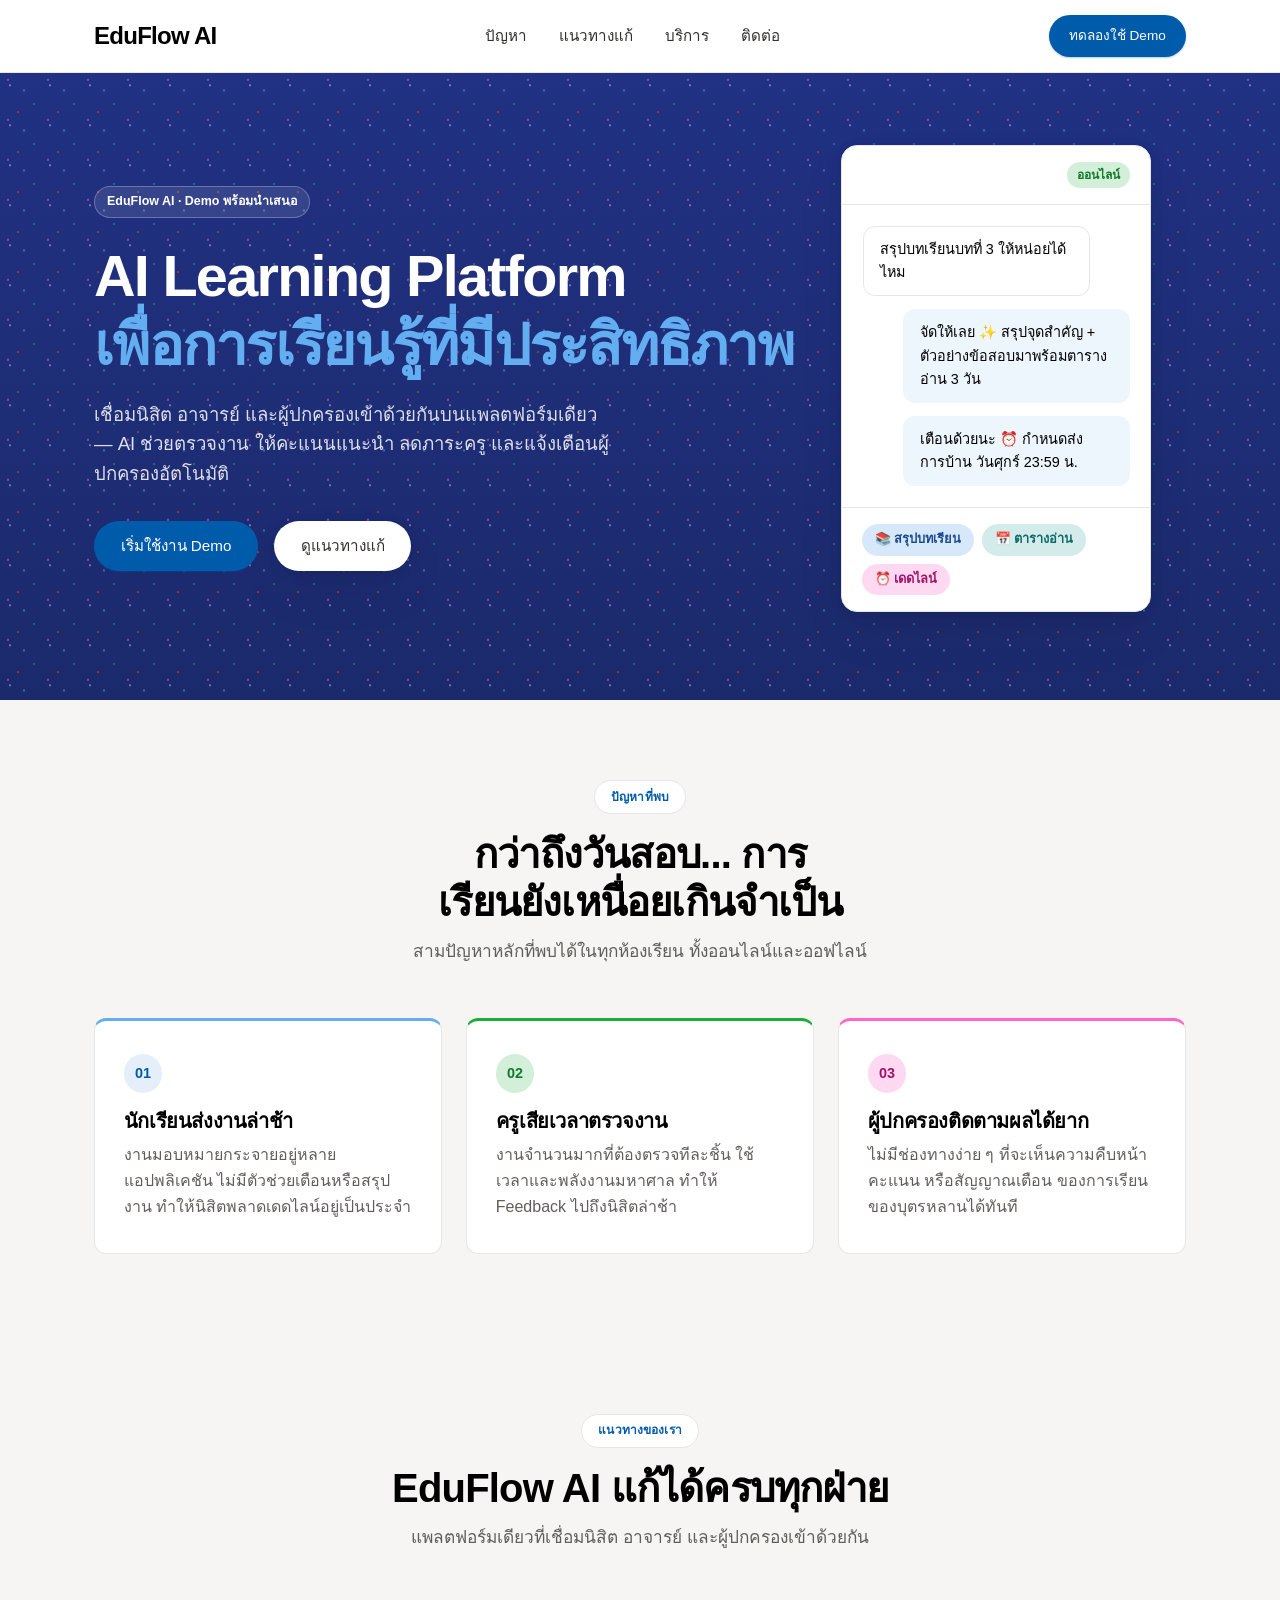
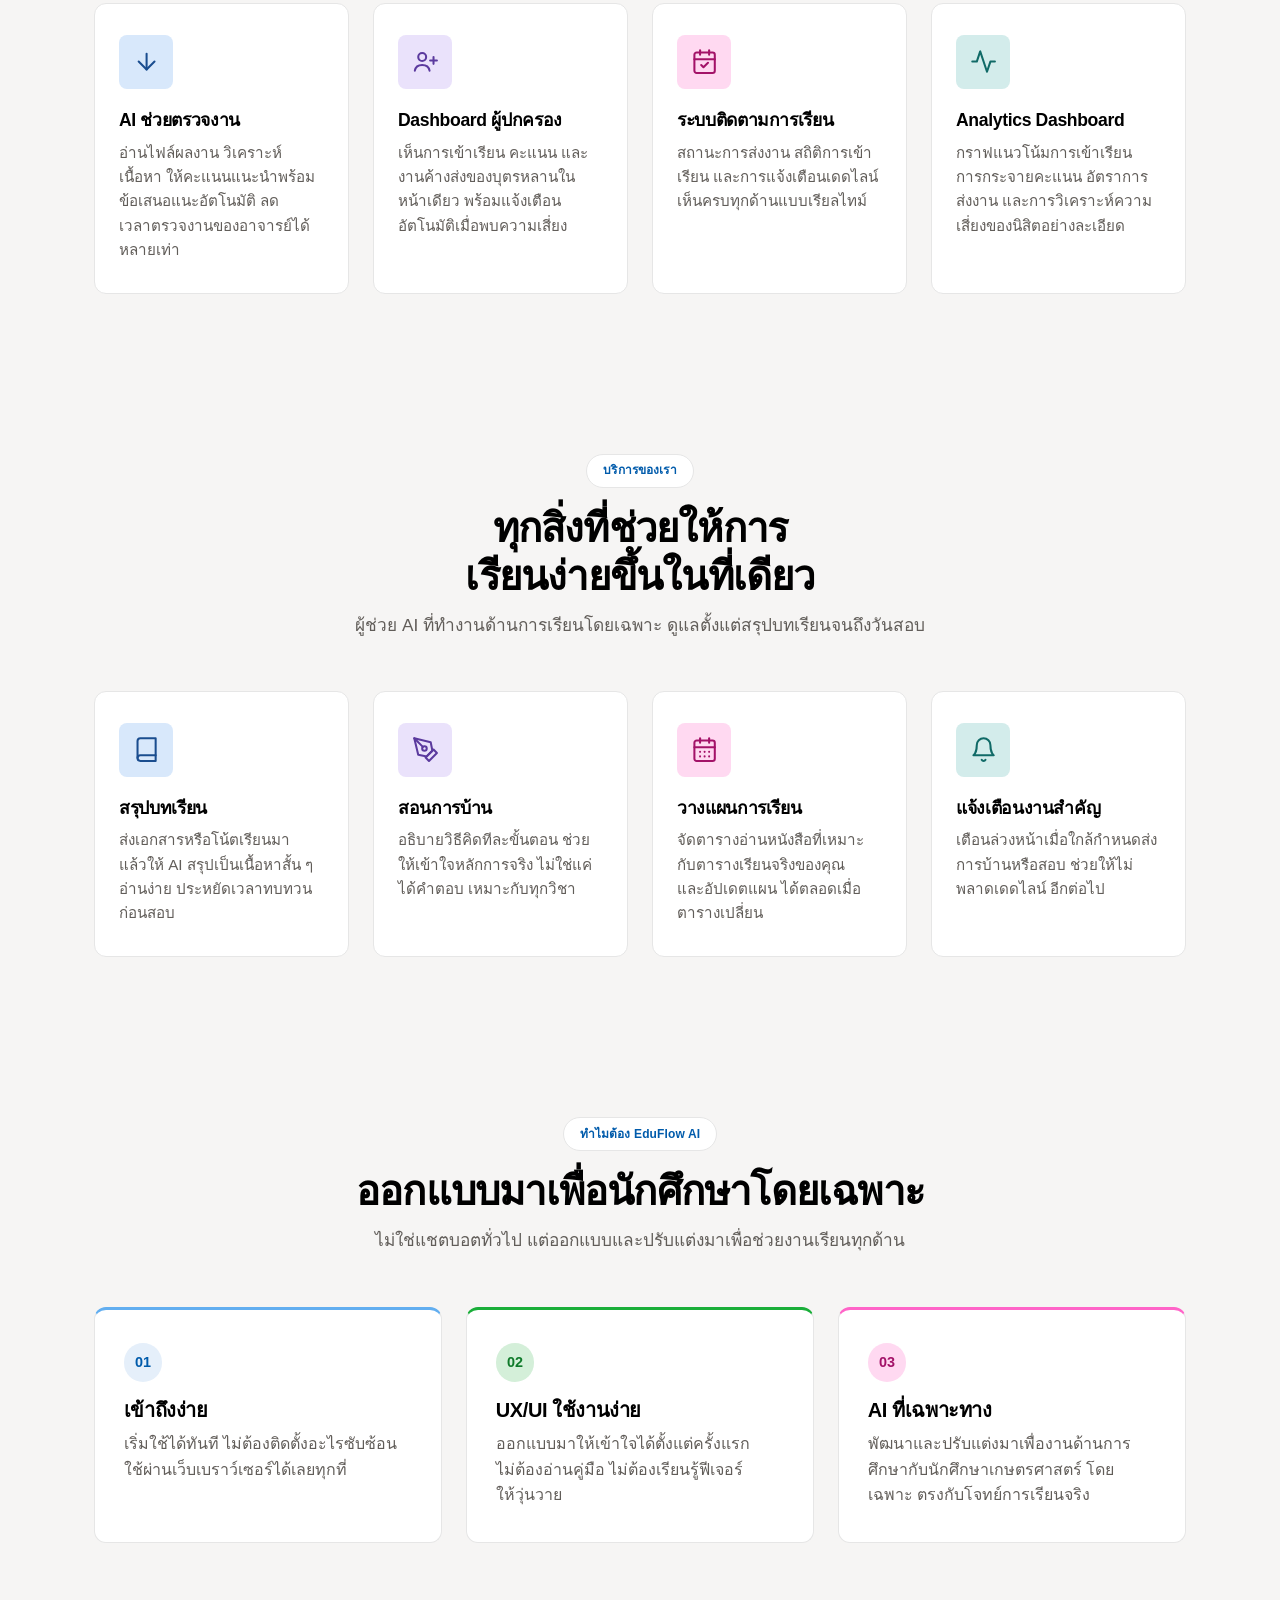
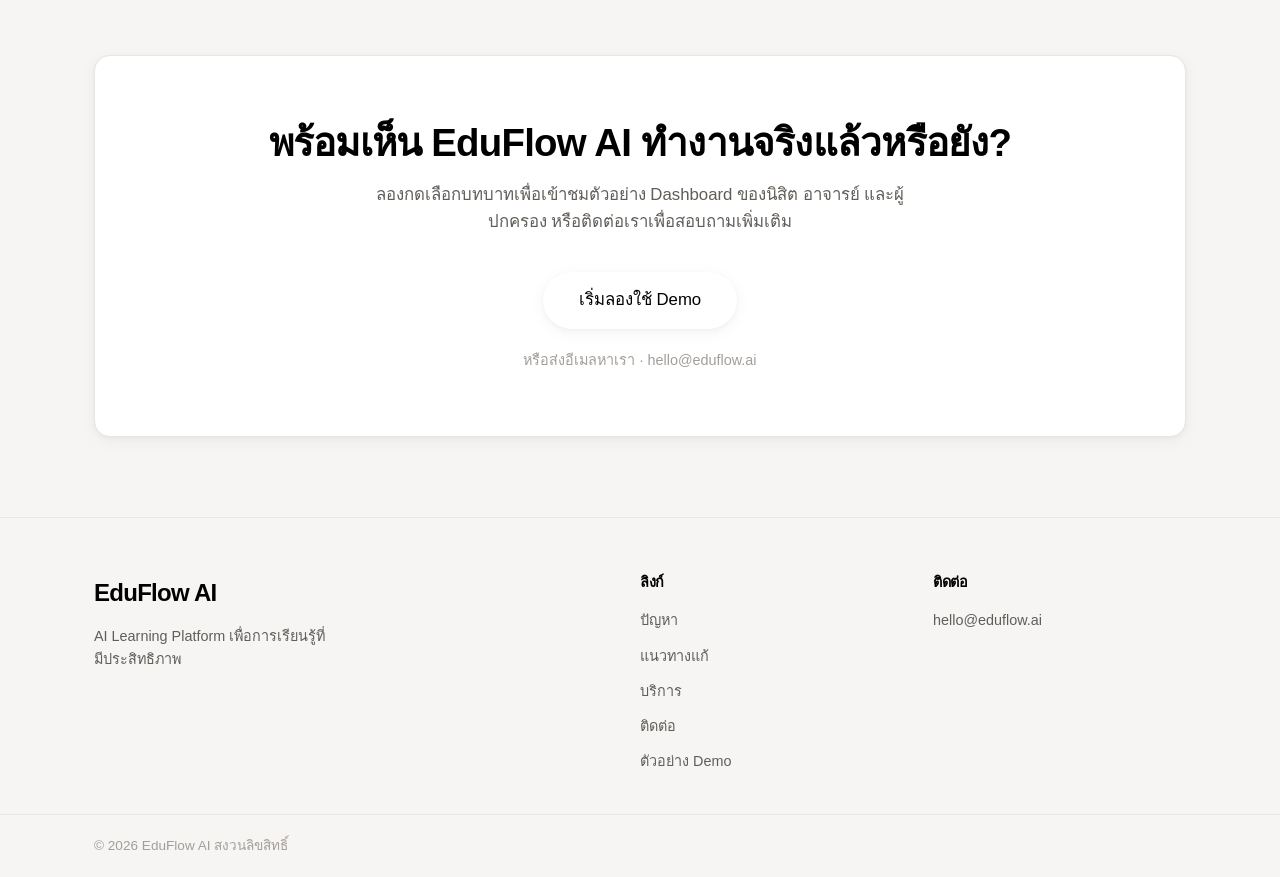
==== commit fc9e39e7: "Add files via upload" ====
--- a/index.html
+++ b/index.html
@@ -5,9 +5,9 @@
   <meta name="viewport" content="width=device-width, initial-scale=1.0" />
   <meta
     name="description"
-    content="Get-Study! ผู้ช่วย AI ในการเรียนสำหรับนักศึกษามหาวิทยาลัยเกษตรศาสตร์ — สรุปบทเรียน สอนการบ้าน วางแผนตารางอ่านหนังสือ และแจ้งเตือนเดดไลน์"
+    content="EduFlow AI — AI Learning Platform เพื่อการเรียนรู้ที่มีประสิทธิภาพ เชื่อมนิสิต อาจารย์ และผู้ปกครองด้วย AI ช่วยตรวจงาน วิเคราะห์ความเสี่ยง และชาร์ตผลการเรียน"
   />
-  <title>Get-Study! — ผู้ช่วย AI ในการเรียน</title>
+  <title>EduFlow AI — AI Learning Platform เพื่อการเรียนรู้ที่มีประสิทธิภาพ</title>
   <link
     rel="icon"
     href="data:image/svg+xml,%3Csvg xmlns='http://www.w3.org/2000/svg' viewBox='0 0 32 32'%3E%3Crect width='32' height='32' rx='8' fill='%23005bab'/%3E%3Cpath d='M8 10h16v3H8zM8 15h16v3H8zM8 20h10v3H8z' fill='white'/%3E%3C/svg%3E"
@@ -19,15 +19,16 @@
 
   <header class="site-header">
     <div class="container header-inner">
-      <a href="#main" class="brand">Get-Study!</a>
+      <a href="#main" class="brand">EduFlow AI</a>
       <nav aria-label="เมนูหลัก">
         <ul class="nav-links">
+          <li><a href="#problems">ปัญหา</a></li>
+          <li><a href="#solutions">แนวทางแก้</a></li>
           <li><a href="#services">บริการ</a></li>
-          <li><a href="#why-us">ทำไมต้องเรา</a></li>
-          <li><a href="#contact">ติดต่อเรา</a></li>
+          <li><a href="#contact">ติดต่อ</a></li>
         </ul>
       </nav>
-      <a href="role.html" class="btn btn-primary btn-sm header-cta">เริ่มใช้งาน</a>
+      <a href="role.html" class="btn btn-primary btn-sm header-cta">ทดลองใช้ Demo</a>
     </div>
   </header>
 
@@ -35,15 +36,15 @@
     <section class="hero">
       <div class="container hero-inner">
         <div class="hero-text">
-          <span class="badge">สำหรับนักศึกษามหาวิทยาลัยเกษตรศาสตร์</span>
-          <h1>เรียนให้จบ <span class="highlight">ไม่ใช่แค่ท่องจำ</span></h1>
+          <span class="badge">EduFlow AI · Demo พร้อมนำเสนอ</span>
+          <h1>AI Learning Platform <span class="highlight">เพื่อการเรียนรู้ที่มีประสิทธิภาพ</span></h1>
           <p class="hero-sub">
-            Get-Study! คือผู้ช่วย AI ที่ช่วยสรุปบทเรียน สอนการบ้าน วางแผนตารางอ่านหนังสือ
-            และแจ้งเตือนเดดไลน์ — เข้าใจง่ายและใช้ได้ทันที
+            เชื่อมนิสิต อาจารย์ และผู้ปกครองเข้าด้วยกันบนแพลตฟอร์มเดียว —
+            AI ช่วยตรวจงาน ให้คะแนนแนะนำ ลดภาระครู และแจ้งเตือนผู้ปกครองอัตโนมัติ
           </p>
           <div class="hero-actions">
-            <a href="role.html" class="btn btn-primary">เริ่มใช้งาน</a>
-            <a href="#services" class="btn btn-secondary">ดูบริการของเรา</a>
+            <a href="role.html" class="btn btn-primary">เริ่มใช้งาน Demo</a>
+            <a href="#solutions" class="btn btn-secondary">ดูแนวทางแก้</a>
           </div>
         </div>
 
@@ -78,6 +79,121 @@
       </div>
     </section>
 
+    <section class="section" id="problems">
+      <div class="container">
+        <div class="section-head">
+          <span class="eyebrow">ปัญหาที่พบ</span>
+          <h2>กว่าถึงวันสอบ... การเรียนยังเหนื่อยเกินจำเป็น</h2>
+          <p class="section-sub">
+            สามปัญหาหลักที่พบได้ในทุกห้องเรียน ทั้งออนไลน์และออฟไลน์
+          </p>
+        </div>
+
+        <div class="why-grid">
+          <article class="why-card">
+            <div class="why-number">01</div>
+            <h3>นักเรียนส่งงานล่าช้า</h3>
+            <p>
+              งานมอบหมายกระจายอยู่หลายแอปพลิเคชัน ไม่มีตัวช่วยเตือนหรือสรุปงาน
+              ทำให้นิสิตพลาดเดดไลน์อยู่เป็นประจำ
+            </p>
+          </article>
+
+          <article class="why-card">
+            <div class="why-number">02</div>
+            <h3>ครูเสียเวลาตรวจงาน</h3>
+            <p>
+              งานจำนวนมากที่ต้องตรวจทีละชิ้น ใช้เวลาและพลังงานมหาศาล
+              ทำให้ Feedback ไปถึงนิสิตล่าช้า
+            </p>
+          </article>
+
+          <article class="why-card">
+            <div class="why-number">03</div>
+            <h3>ผู้ปกครองติดตามผลได้ยาก</h3>
+            <p>
+              ไม่มีช่องทางง่าย ๆ ที่จะเห็นความคืบหน้า คะแนน หรือสัญญาณเตือน
+              ของการเรียนของบุตรหลานได้ทันที
+            </p>
+          </article>
+        </div>
+      </div>
+    </section>
+
+    <section class="services section" id="solutions">
+      <div class="container">
+        <div class="section-head">
+          <span class="eyebrow">แนวทางของเรา</span>
+          <h2>EduFlow AI แก้ได้ครบทุกฝ่าย</h2>
+          <p class="section-sub">
+            แพลตฟอร์มเดียวที่เชื่อมนิสิต อาจารย์ และผู้ปกครองเข้าด้วยกัน
+          </p>
+        </div>
+
+        <div class="services-grid">
+          <article class="service-card">
+            <div class="service-icon">
+              <svg viewBox="0 0 24 24" fill="none" stroke="currentColor" stroke-width="1.8" stroke-linecap="round" stroke-linejoin="round">
+                <path d="M12 5v14" />
+                <path d="M19 12l-7 7-7-7" />
+              </svg>
+            </div>
+            <h3>AI ช่วยตรวจงาน</h3>
+            <p>
+              อ่านไฟล์ผลงาน วิเคราะห์เนื้อหา ให้คะแนนแนะนำพร้อมข้อเสนอแนะอัตโนมัติ
+              ลดเวลาตรวจงานของอาจารย์ได้หลายเท่า
+            </p>
+          </article>
+
+          <article class="service-card">
+            <div class="service-icon">
+              <svg viewBox="0 0 24 24" fill="none" stroke="currentColor" stroke-width="1.8" stroke-linecap="round" stroke-linejoin="round">
+                <circle cx="9" cy="8" r="3.5" />
+                <path d="M2.5 20c.6-3.2 3.1-5 6.5-5s5.9 1.8 6.5 5" />
+                <path d="M19 8v6" />
+                <path d="M16 11h6" />
+              </svg>
+            </div>
+            <h3>Dashboard ผู้ปกครอง</h3>
+            <p>
+              เห็นการเข้าเรียน คะแนน และงานค้างส่งของบุตรหลานในหน้าเดียว
+              พร้อมแจ้งเตือนอัตโนมัติเมื่อพบความเสี่ยง
+            </p>
+          </article>
+
+          <article class="service-card">
+            <div class="service-icon">
+              <svg viewBox="0 0 24 24" fill="none" stroke="currentColor" stroke-width="1.8" stroke-linecap="round" stroke-linejoin="round">
+                <rect x="3" y="4" width="18" height="18" rx="2" />
+                <path d="M16 2v4" />
+                <path d="M8 2v4" />
+                <path d="M3 10h18" />
+                <path d="M9 15l2 2 4-4" />
+              </svg>
+            </div>
+            <h3>ระบบติดตามการเรียน</h3>
+            <p>
+              สถานะการส่งงาน สถิติการเข้าเรียน และการแจ้งเตือนเดดไลน์
+              เห็นครบทุกด้านแบบเรียลไทม์
+            </p>
+          </article>
+
+          <article class="service-card">
+            <div class="service-icon">
+              <svg viewBox="0 0 24 24" fill="none" stroke="currentColor" stroke-width="1.8" stroke-linecap="round" stroke-linejoin="round">
+                <polyline points="22 12 18 12 15 21 9 3 6 12 2 12" />
+              </svg>
+            </div>
+            <h3>Analytics Dashboard</h3>
+            <p>
+              กราฟแนวโน้มการเข้าเรียน การกระจายคะแนน อัตราการส่งงาน
+              และการวิเคราะห์ความเสี่ยงของนิสิตอย่างละเอียด
+            </p>
+          </article>
+        </div>
+      </div>
+    </section>
+
     <section class="services section" id="services">
       <div class="container">
         <div class="section-head">
@@ -161,7 +277,7 @@
     <section class="why section" id="why-us">
       <div class="container">
         <div class="section-head">
-          <span class="eyebrow">ทำไมต้อง Get-Study!</span>
+          <span class="eyebrow">ทำไมต้อง EduFlow AI</span>
           <h2>ออกแบบมาเพื่อนักศึกษาโดยเฉพาะ</h2>
           <p class="section-sub">
             ไม่ใช่แชตบอตทั่วไป แต่ออกแบบและปรับแต่งมาเพื่อช่วยงานเรียนทุกด้าน
@@ -202,13 +318,13 @@
     <section class="cta section" id="contact">
       <div class="container">
         <div class="cta-box">
-          <h2>พร้อมเรียนให้เป็นระบบแล้วหรือยัง?</h2>
+          <h2>พร้อมเห็น EduFlow AI ทำงานจริงแล้วหรือยัง?</h2>
           <p>
-            ติดต่อเราเพื่อทดลองใช้บริการ สอบถามข้อมูลเพิ่มเติม
-            หรือแจ้งปัญหาการใช้งานเว็บไซต์
-          </p>
-          <a href="mailto:hello@get-study.com" class="btn btn-light btn-lg">ส่งอีเมลหาเรา</a>
-          <p class="cta-hint">hello@get-study.com</p>
+            ลองกดเลือกบทบาทเพื่อเข้าชมตัวอย่าง Dashboard ของนิสิต อาจารย์ และผู้ปกครอง
+            หรือติดต่อเราเพื่อสอบถามเพิ่มเติม
+          </p>
+          <a href="role.html" class="btn btn-light btn-lg">เริ่มลองใช้ Demo</a>
+          <p class="cta-hint">หรือส่งอีเมลหาเรา · hello@eduflow.ai</p>
         </div>
       </div>
     </section>
@@ -217,28 +333,29 @@
   <footer class="site-footer">
     <div class="container footer-inner">
       <div class="footer-brand">
-        <a href="#main" class="brand">Get-Study!</a>
-        <p>ผู้ช่วย AI ในการเรียนสำหรับนักศึกษามหาวิทยาลัยเกษตรศาสตร์</p>
+        <a href="#main" class="brand">EduFlow AI</a>
+        <p>AI Learning Platform เพื่อการเรียนรู้ที่มีประสิทธิภาพ</p>
       </div>
       <div class="footer-col">
         <h4>ลิงก์</h4>
         <ul>
+          <li><a href="#problems">ปัญหา</a></li>
+          <li><a href="#solutions">แนวทางแก้</a></li>
           <li><a href="#services">บริการ</a></li>
-          <li><a href="#why-us">ทำไมต้องเรา</a></li>
-          <li><a href="#contact">ติดต่อเรา</a></li>
-          <li><a href="role.html">เข้าสู่ระบบ</a></li>
+          <li><a href="#contact">ติดต่อ</a></li>
+          <li><a href="role.html">ตัวอย่าง Demo</a></li>
         </ul>
       </div>
       <div class="footer-col">
         <h4>ติดต่อ</h4>
         <ul>
-          <li><a href="mailto:hello@get-study.com">hello@get-study.com</a></li>
+          <li><a href="mailto:hello@eduflow.ai">hello@eduflow.ai</a></li>
         </ul>
       </div>
     </div>
     <div class="footer-bottom">
       <div class="container">
-        <p>© 2026 Get-Study! สงวนลิขสิทธิ์</p>
+        <p>© 2026 EduFlow AI สงวนลิขสิทธิ์</p>
       </div>
     </div>
   </footer>
--- a/styles.css
+++ b/styles.css
@@ -1200,6 +1200,763 @@
   font-size: 0.88rem;
 }
 
+/* ===== Demo pages ===== */
+.page-head {
+  text-align: center;
+  margin-bottom: 2.5rem;
+}
+
+.page-head h1 {
+  font-size: clamp(1.9rem, 4vw, 2.5rem);
+  margin-bottom: 0.5rem;
+}
+
+.page-lead {
+  max-width: 660px;
+  margin-inline: auto;
+  color: var(--ink-muted);
+}
+
+.demo-tip {
+  font-size: 0.88rem;
+  color: var(--ink-muted);
+  background: #fdf1d9;
+  border: 1px solid #f3ddb0;
+  color: #7a3b00;
+  border-radius: var(--radius-sm);
+  padding: 0.65rem 1rem;
+  margin-bottom: 1.5rem;
+}
+
+.chart-grid {
+  display: grid;
+  grid-template-columns: repeat(auto-fit, minmax(320px, 1fr));
+  gap: 1.5rem;
+  margin-bottom: 2rem;
+}
+
+.chart-card {
+  background: var(--surface);
+  border: 1px solid var(--hairline);
+  border-radius: var(--radius-lg);
+  box-shadow: var(--shadow-1);
+  padding: 1.5rem;
+}
+
+.chart-card h2 {
+  font-size: 1.05rem;
+  margin-bottom: 0.35rem;
+}
+
+.card-wide {
+  grid-column: 1 / -1;
+}
+
+.muted {
+  color: var(--ink-muted);
+}
+
+.legend {
+  display: flex;
+  gap: 1.1rem;
+  flex-wrap: wrap;
+  justify-content: center;
+  margin-top: 1rem;
+  font-size: 0.85rem;
+  color: var(--ink-muted);
+}
+
+.legend-item {
+  display: inline-flex;
+  align-items: center;
+  gap: 0.4rem;
+}
+
+.legend-dot {
+  width: 0.75rem;
+  height: 0.75rem;
+  border-radius: 50%;
+  display: inline-block;
+}
+
+.donut-wrap {
+  display: flex;
+  justify-content: center;
+  padding-block: 0.5rem;
+}
+
+.donut {
+  position: relative;
+  border-radius: 50%;
+}
+
+.donut::after {
+  content: "";
+  position: absolute;
+  inset: 30%;
+  background: var(--surface);
+  border-radius: 50%;
+  box-shadow: var(--shadow-1);
+  z-index: 0;
+}
+
+.donut-center {
+  position: absolute;
+  inset: 0;
+  display: flex;
+  flex-direction: column;
+  align-items: center;
+  justify-content: center;
+  text-align: center;
+  font-size: 0.78rem;
+  color: var(--ink-muted);
+  line-height: 1.4;
+  z-index: 2;
+}
+
+.donut-center .val {
+  font-size: 1.45rem;
+  font-weight: 800;
+  color: var(--ink);
+}
+
+.area-chart {
+  width: 100%;
+  height: auto;
+  display: block;
+  margin-top: 0.5rem;
+}
+
+.chart-label {
+  fill: var(--ink-faint);
+  font-size: 9px;
+  font-family: inherit;
+}
+
+.demo-nav .nav-links {
+  overflow-x: auto;
+  scrollbar-width: none;
+  -ms-overflow-style: none;
+  gap: 1.1rem;
+}
+
+.demo-nav .nav-links::-webkit-scrollbar {
+  display: none;
+}
+
+.demo-nav .nav-links a {
+  white-space: nowrap;
+}
+
+.mini-row {
+  display: flex;
+  align-items: center;
+  gap: 0.6rem;
+  font-size: 0.78rem;
+  color: var(--ink-muted);
+  white-space: nowrap;
+}
+
+.mini-row .bar-row {
+  gap: 0.5rem;
+  min-width: 120px;
+}
+
+.mini-row .bar-label {
+  display: none;
+}
+
+.mini-row .bar-track {
+  width: 100%;
+}
+
+.nowrap {
+  white-space: nowrap;
+}
+
+.score-pill {
+  display: inline-block;
+  background: #e7f2ec;
+  color: #0f7a2a;
+  border-radius: var(--radius-full);
+  padding: 0.28rem 0.75rem;
+  font-size: 0.85rem;
+}
+
+.badge {
+  display: inline-block;
+  border-radius: var(--radius-full);
+  padding: 0.3rem 0.75rem;
+  font-size: 0.78rem;
+  font-weight: 600;
+  white-space: nowrap;
+}
+
+.badge-green {
+  background: #d4efd9;
+  color: #0f7a2a;
+}
+
+.badge-warn {
+  background: #fdf1d9;
+  color: #9a5b00;
+}
+
+.risk-low {
+  background: #d4efd9;
+  color: #0f7a2a;
+}
+
+.risk-medium {
+  background: #fdf1d9;
+  color: #9a5b00;
+}
+
+.risk-high {
+  background: #f8d7da;
+  color: #8f1d1d;
+}
+
+.risk-dot {
+  display: inline-block;
+  width: 1rem;
+  height: 1rem;
+  border-radius: 50%;
+  border: 2px solid var(--surface);
+  box-shadow: 0 0 0 1px var(--hairline);
+  margin-top: 0.35rem;
+}
+
+.fill-blue {
+  background: linear-gradient(90deg, #0075de, #3a9bff);
+}
+
+.fill-teal {
+  background: linear-gradient(90deg, #2a9d99, #5ecfc9);
+}
+
+.fill-purple {
+  background: linear-gradient(90deg, #6b4fd8, #9d7bff);
+}
+
+.fill-warn {
+  background: linear-gradient(90deg, #d99a00, #f5c518);
+}
+
+.fill-danger {
+  background: linear-gradient(90deg, #c93a3f, #e5484d);
+}
+
+.link {
+  color: var(--primary-active);
+  text-decoration: underline;
+  text-underline-offset: 2px;
+  font-weight: 600;
+}
+
+.sticker-icon {
+  display: inline-flex;
+  align-items: center;
+  justify-content: center;
+  width: 2.4rem;
+  height: 2.4rem;
+  border-radius: 0.9rem;
+  flex: none;
+}
+
+.sticker-icon.absent {
+  background: #f8d7da;
+}
+
+.sticker-icon.absent::before {
+  content: "⏰";
+}
+
+.sticker-icon.overdue {
+  background: #fdf1d9;
+}
+
+.sticker-icon.overdue::before {
+  content: "📋";
+}
+
+.sticker-icon.score {
+  background: #e0ebfd;
+}
+
+.sticker-icon.score::before {
+  content: "📉";
+}
+
+.alert-list {
+  display: flex;
+  flex-direction: column;
+  gap: 0.5rem;
+}
+
+.alert-item {
+  display: flex;
+  gap: 0.8rem;
+  align-items: flex-start;
+  background: var(--surface);
+  border: 1px solid var(--hairline);
+  border-radius: var(--radius-sm);
+  padding: 0.75rem 1rem;
+  font-size: 0.9rem;
+}
+
+.alert-item strong {
+  display: block;
+  margin-bottom: 0.15rem;
+}
+
+.criteria {
+  margin-bottom: 1.25rem;
+}
+
+.criteria h3 {
+  font-size: 0.85rem;
+  font-weight: 700;
+  margin-bottom: 0.5rem;
+}
+
+.table-wrap {
+  overflow-x: auto;
+}
+
+.modal-backdrop {
+  position: fixed;
+  inset: 0;
+  background: rgba(16, 15, 15, 0.45);
+  display: none;
+  align-items: center;
+  justify-content: center;
+  z-index: 200;
+  padding: 1.5rem;
+}
+
+.modal-backdrop.open {
+  display: flex;
+}
+
+.modal {
+  position: relative;
+  background: var(--surface);
+  border: 1px solid var(--hairline);
+  border-radius: var(--radius-lg);
+  box-shadow: var(--shadow-2);
+  width: 100%;
+  max-width: 540px;
+  padding: 1.75rem;
+  max-height: 90vh;
+  overflow: auto;
+}
+
+.modal h2 {
+  font-size: 1.25rem;
+  margin-bottom: 0.35rem;
+  padding-right: 1.75rem;
+}
+
+.modal-close {
+  position: absolute;
+  top: 0.9rem;
+  right: 1.1rem;
+  border: none;
+  background: transparent;
+  font-size: 1.5rem;
+  line-height: 1;
+  cursor: pointer;
+  color: var(--ink-muted);
+  padding: 0.25rem 0.5rem;
+  border-radius: var(--radius-sm);
+}
+
+.modal-close:hover {
+  background: var(--surface-soft);
+  color: var(--ink);
+}
+
+.upload-zone {
+  border: 2px dashed var(--hairline);
+  border-radius: var(--radius-lg);
+  padding: 2rem 1.25rem;
+  text-align: center;
+  color: var(--ink-muted);
+  cursor: pointer;
+  transition: border-color 0.15s;
+  margin-top: 1rem;
+}
+
+.upload-zone:hover {
+  border-color: var(--primary);
+}
+
+.upload-zone p {
+  font-size: 0.9rem;
+  margin-top: 0.4rem;
+}
+
+.upload-icon {
+  width: 2.4rem;
+  height: 2.4rem;
+  margin: 0 auto;
+}
+
+.file-name {
+  margin-top: 0.75rem;
+  font-size: 0.9rem;
+  font-weight: 600;
+  color: var(--primary-active);
+}
+
+.loading {
+  display: none;
+  text-align: center;
+  padding: 2.5rem 0 1.5rem;
+}
+
+.loading p {
+  margin-top: 0.75rem;
+  font-size: 0.9rem;
+  color: var(--ink-muted);
+}
+
+.dot {
+  width: 0.6rem;
+  height: 0.6rem;
+  background: var(--primary);
+  border-radius: 50%;
+  display: inline-block;
+  margin: 0 0.2rem;
+  animation: blink 1s infinite;
+}
+
+.dot:nth-child(2) {
+  animation-delay: 0.2s;
+}
+
+.dot:nth-child(3) {
+  animation-delay: 0.4s;
+}
+
+@keyframes blink {
+  0%,
+  100% {
+    opacity: 0.2;
+  }
+  50% {
+    opacity: 1;
+  }
+}
+
+.ai-result {
+  display: none;
+  border-top: 1px solid var(--hairline);
+  padding-top: 1.25rem;
+  margin-top: 1.25rem;
+}
+
+.ai-score {
+  text-align: center;
+  margin-bottom: 1.25rem;
+}
+
+.ai-score .num {
+  display: block;
+  font-size: 2.6rem;
+  font-weight: 800;
+  color: var(--primary-active);
+  line-height: 1.1;
+}
+
+.ai-score .cap {
+  font-size: 0.85rem;
+  color: var(--ink-muted);
+}
+
+.ai-list h3 {
+  font-size: 0.9rem;
+  font-weight: 700;
+  margin-bottom: 0.4rem;
+}
+
+.ai-list ul {
+  list-style: none;
+  margin-bottom: 0.9rem;
+}
+
+.ai-list li {
+  position: relative;
+  padding: 0.4rem 0 0.4rem 1.4rem;
+  font-size: 0.9rem;
+}
+
+.ai-list .strengths li::before {
+  content: "✓";
+  position: absolute;
+  left: 0;
+  color: #0f7a2a;
+  font-weight: 700;
+}
+
+.ai-list .improvements li::before {
+  content: "+";
+  position: absolute;
+  left: 0.15rem;
+  color: var(--accent-orange);
+  font-weight: 800;
+}
+
+.modal-actions {
+  display: flex;
+  gap: 0.75rem;
+  justify-content: flex-end;
+  margin-top: 1.25rem;
+}
+
+.btn-ghost {
+  background: transparent;
+  border: 1px solid var(--hairline);
+  color: var(--ink);
+  box-shadow: none;
+}
+
+.btn-ghost:hover {
+  border-color: var(--ink-muted);
+}
+
+.toast {
+  position: fixed;
+  bottom: 1.5rem;
+  left: 50%;
+  transform: translateX(-50%) translateY(0.5rem);
+  background: var(--ink);
+  color: var(--surface);
+  padding: 0.8rem 1.4rem;
+  border-radius: var(--radius-full);
+  font-size: 0.9rem;
+  box-shadow: var(--shadow-2);
+  z-index: 300;
+  opacity: 0;
+  pointer-events: none;
+  transition: opacity 0.25s, transform 0.25s;
+}
+
+.toast.show {
+  opacity: 1;
+  transform: translateX(-50%) translateY(0);
+}
+
+.connect-hero {
+  text-align: center;
+  background: linear-gradient(160deg, #0b1647, #152a6e);
+  color: var(--surface);
+  border-radius: var(--radius-lg);
+  padding: 3rem 1.5rem;
+  margin-bottom: 2rem;
+}
+
+.connect-hero h1 {
+  font-size: clamp(1.6rem, 3.5vw, 2.2rem);
+  margin: 0.9rem 0 0.5rem;
+}
+
+.connect-hero .muted {
+  color: #b9c2e8;
+}
+
+.connect-hero .connect-check {
+  margin-inline: auto;
+}
+
+.connect-check {
+  display: inline-flex;
+  align-items: center;
+  justify-content: center;
+  width: 3.2rem;
+  height: 3.2rem;
+  border-radius: 50%;
+  background: #d4efd9;
+  color: #0f7a2a;
+  box-shadow: 0 0 0 8px rgba(26, 174, 57, 0.12);
+}
+
+.connect-check svg {
+  width: 1.5rem;
+  height: 1.5rem;
+}
+
+.connect-grid {
+  display: grid;
+  grid-template-columns: repeat(auto-fit, minmax(300px, 1fr));
+  gap: 1.5rem;
+  margin-bottom: 2rem;
+}
+
+.connect-card {
+  display: flex;
+  gap: 1.25rem;
+  align-items: flex-start;
+  background: var(--surface);
+  border: 1px solid var(--hairline);
+  border-radius: var(--radius-lg);
+  box-shadow: var(--shadow-1);
+  padding: 1.5rem;
+}
+
+.connect-card h2 {
+  font-size: 1.15rem;
+  margin-bottom: 1rem;
+}
+
+.connect-stats {
+  display: grid;
+  grid-template-columns: repeat(auto-fit, minmax(130px, 1fr));
+  gap: 0.75rem;
+}
+
+.connect-stats .stat-card {
+  border: none;
+  box-shadow: none;
+  padding: 0;
+  gap: 0.6rem;
+}
+
+.connect-stats .stat-icon {
+  width: 2.2rem;
+  height: 2.2rem;
+}
+
+.feature-list {
+  list-style: none;
+  display: grid;
+  gap: 0.75rem;
+}
+
+.feature-list li {
+  position: relative;
+  padding-left: 1.5rem;
+  font-size: 0.92rem;
+}
+
+.feature-list li::before {
+  content: "✓";
+  position: absolute;
+  left: 0;
+  color: #0f7a2a;
+  font-weight: 800;
+}
+
+.summary-list {
+  display: grid;
+  grid-template-columns: repeat(auto-fit, minmax(200px, 1fr));
+  gap: 1rem;
+}
+
+.summary-item {
+  background: var(--surface-soft);
+  border-radius: var(--radius-md);
+  padding: 1.1rem 1.25rem;
+}
+
+.summary-item strong {
+  display: block;
+  font-size: 1.4rem;
+  margin-top: 0.2rem;
+}
+
+.text-danger {
+  color: #c93a3f;
+}
+
+.main-demo {
+  padding-block: 3rem;
+  min-height: 60vh;
+}
+
+.stat-icon {
+  width: 2.6rem;
+  height: 2.6rem;
+  border-radius: 0.9rem;
+  display: flex;
+  align-items: center;
+  justify-content: center;
+  margin: 0 auto 0.6rem;
+}
+
+.stat-icon svg {
+  width: 1.35rem;
+  height: 1.35rem;
+}
+
+.tint-blue {
+  background: #e0ebfd;
+  color: #005bab;
+}
+
+.tint-orange {
+  background: #fbe3cf;
+  color: #9a4a00;
+}
+
+.tint-pink {
+  background: #f8e1ee;
+  color: #b2236e;
+}
+
+.tint-teal {
+  background: #d9f1ef;
+  color: #15706c;
+}
+
+.stat-title {
+  font-weight: 600;
+  font-size: 0.9rem;
+  margin-top: 0.25rem;
+}
+
+.stat-caption {
+  font-size: 0.75rem;
+  color: var(--ink-muted);
+  margin-top: 0.1rem;
+}
+
+.bar-value {
+  width: 2.75rem;
+  text-align: right;
+  font-size: 0.85rem;
+  font-weight: 600;
+  color: var(--primary-active);
+  white-space: nowrap;
+}
+
+.mini-row .bar-value {
+  width: auto;
+  min-width: 2.75rem;
+}
+
+.panel-head {
+  display: flex;
+  align-items: center;
+  justify-content: space-between;
+  gap: 1rem;
+  flex-wrap: wrap;
+  margin-bottom: 1.1rem;
+}
+
+.panel-head h2 {
+  margin-bottom: 0;
+}
+
+.demo-footer {
+  text-align: center;
+  padding: 2rem 1rem 2.75rem;
+  font-size: 0.85rem;
+  color: var(--ink-muted);
+  border-top: 1px solid var(--hairline);
+}
+
 @media (max-width: 960px) {
   .services-grid {
     grid-template-columns: repeat(2, 1fr);
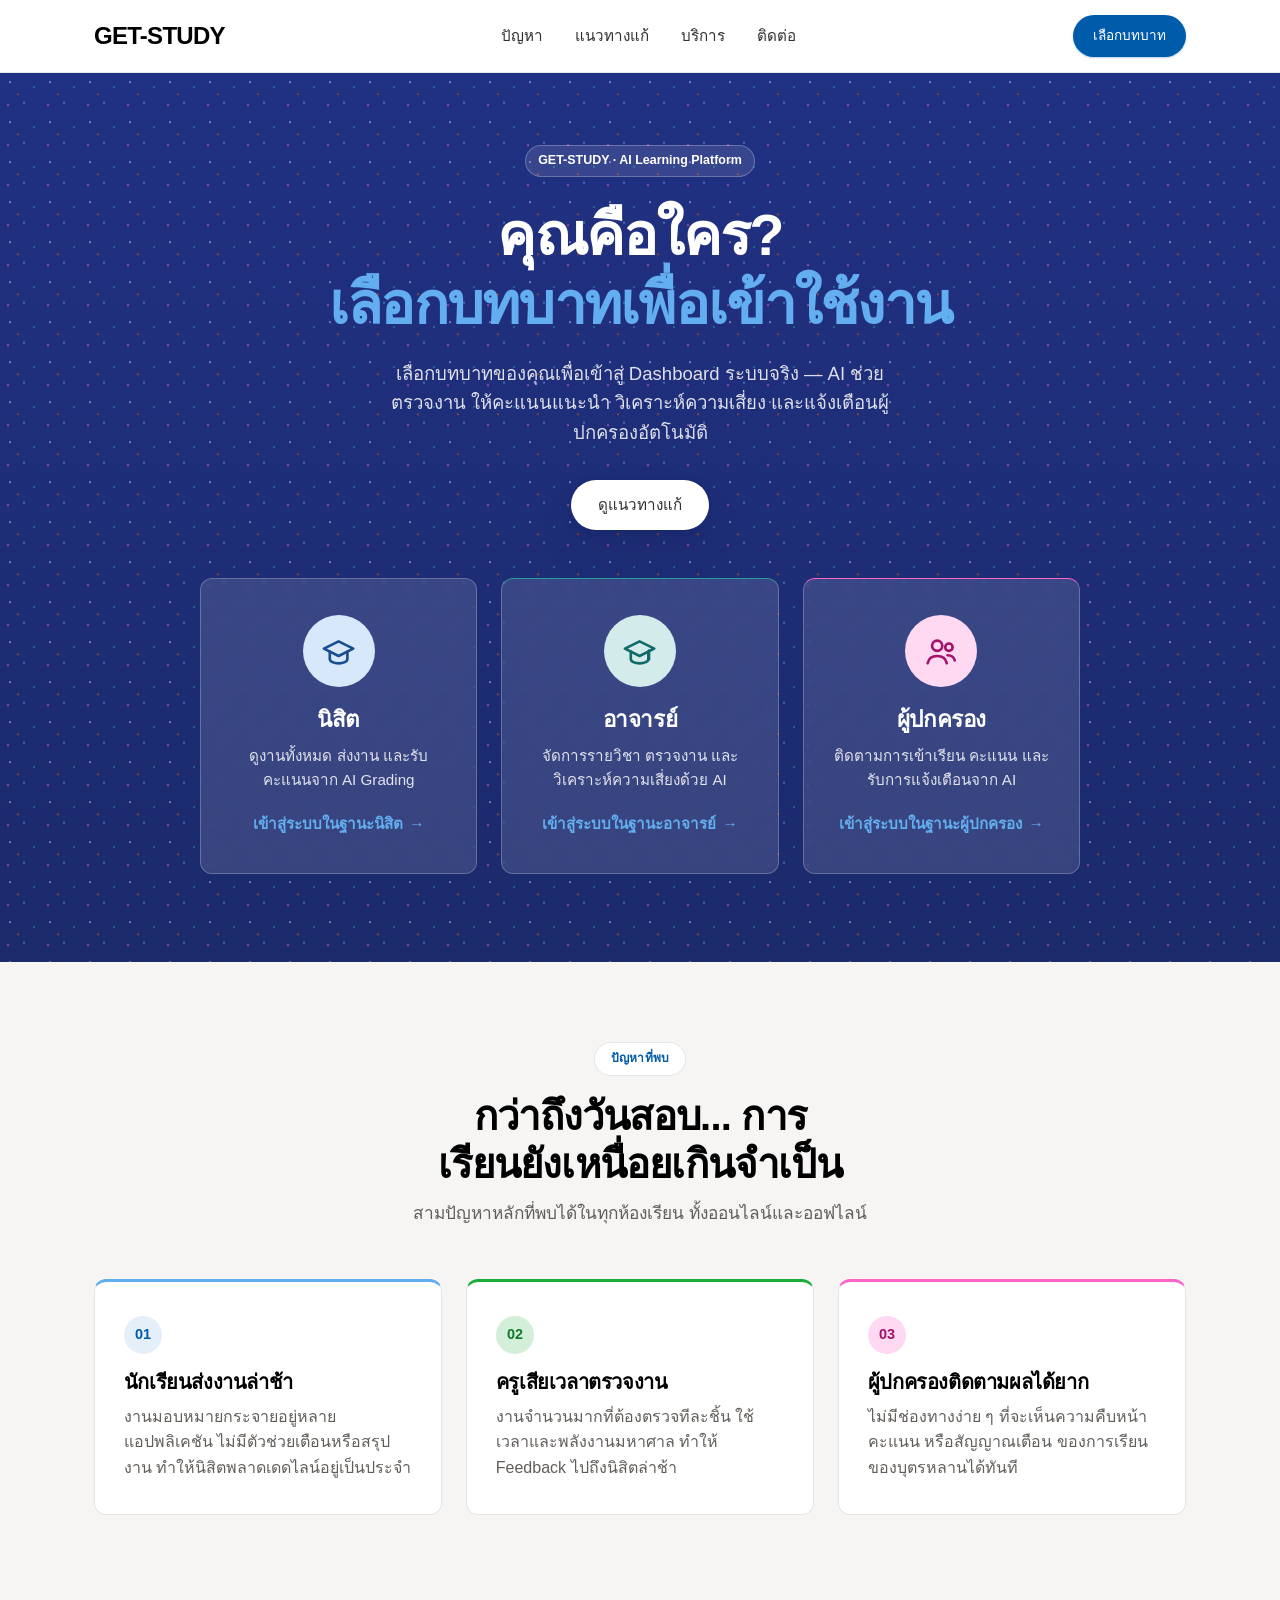
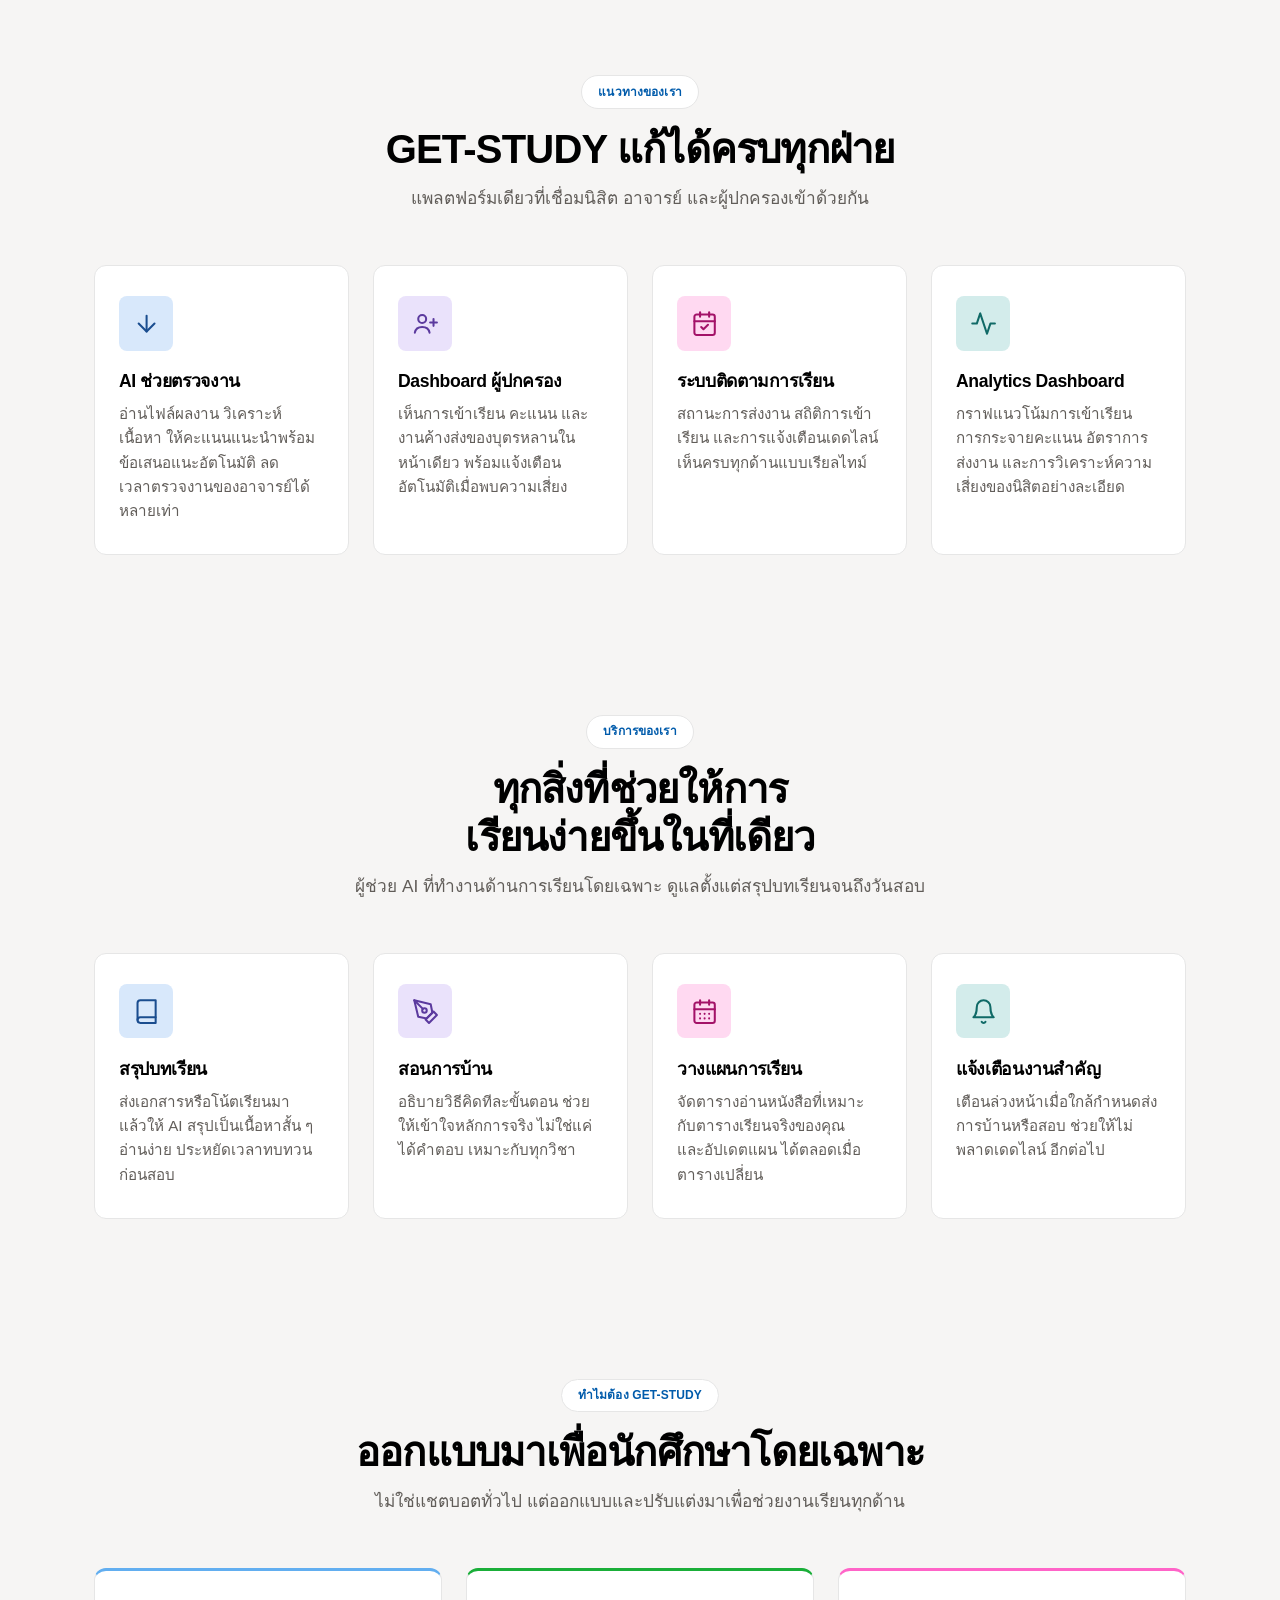
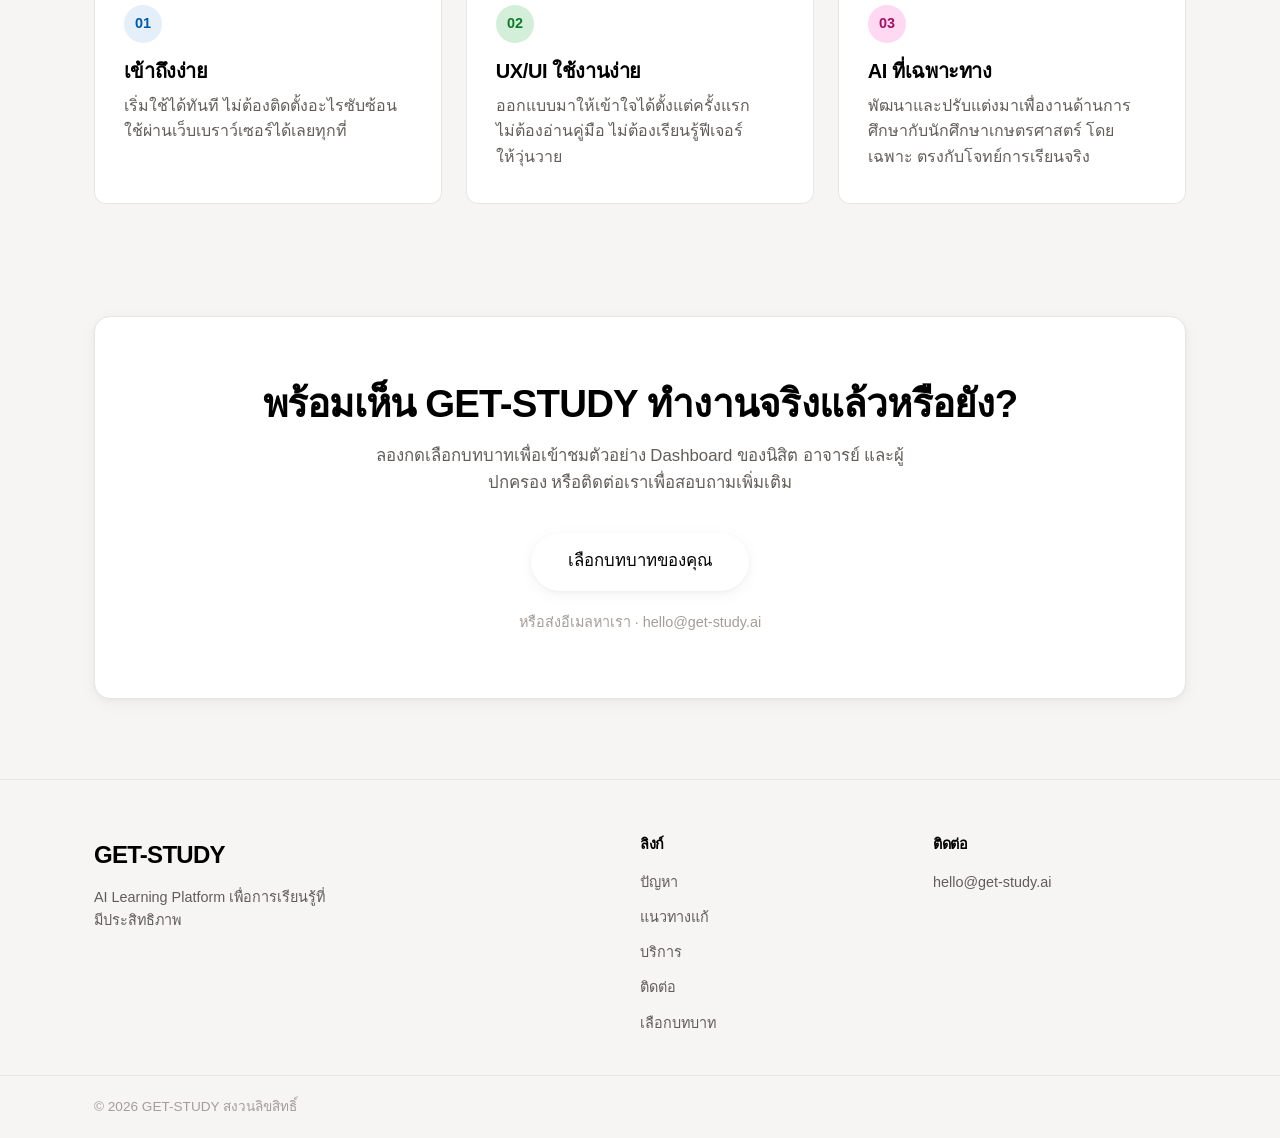
==== commit 710bff6d: "Add files via upload" ====
--- a/index.html
+++ b/index.html
@@ -5,9 +5,9 @@
   <meta name="viewport" content="width=device-width, initial-scale=1.0" />
   <meta
     name="description"
-    content="EduFlow AI — AI Learning Platform เพื่อการเรียนรู้ที่มีประสิทธิภาพ เชื่อมนิสิต อาจารย์ และผู้ปกครองด้วย AI ช่วยตรวจงาน วิเคราะห์ความเสี่ยง และชาร์ตผลการเรียน"
+    content="GET-STUDY — AI Learning Platform เพื่อการเรียนรู้ที่มีประสิทธิภาพ เชื่อมนิสิต อาจารย์ และผู้ปกครองด้วย AI ช่วยตรวจงาน วิเคราะห์ความเสี่ยง และชาร์ตผลการเรียน"
   />
-  <title>EduFlow AI — AI Learning Platform เพื่อการเรียนรู้ที่มีประสิทธิภาพ</title>
+  <title>GET-STUDY — AI Learning Platform เพื่อการเรียนรู้ที่มีประสิทธิภาพ</title>
   <link
     rel="icon"
     href="data:image/svg+xml,%3Csvg xmlns='http://www.w3.org/2000/svg' viewBox='0 0 32 32'%3E%3Crect width='32' height='32' rx='8' fill='%23005bab'/%3E%3Cpath d='M8 10h16v3H8zM8 15h16v3H8zM8 20h10v3H8z' fill='white'/%3E%3C/svg%3E"
@@ -19,7 +19,7 @@
 
   <header class="site-header">
     <div class="container header-inner">
-      <a href="#main" class="brand">EduFlow AI</a>
+      <a href="#main" class="brand">GET-STUDY</a>
       <nav aria-label="เมนูหลัก">
         <ul class="nav-links">
           <li><a href="#problems">ปัญหา</a></li>
@@ -28,53 +28,62 @@
           <li><a href="#contact">ติดต่อ</a></li>
         </ul>
       </nav>
-      <a href="role.html" class="btn btn-primary btn-sm header-cta">ทดลองใช้ Demo</a>
+      <a href="role.html" class="btn btn-primary btn-sm header-cta">เลือกบทบาท</a>
     </div>
   </header>
 
   <main id="main">
     <section class="hero">
-      <div class="container hero-inner">
-        <div class="hero-text">
-          <span class="badge">EduFlow AI · Demo พร้อมนำเสนอ</span>
-          <h1>AI Learning Platform <span class="highlight">เพื่อการเรียนรู้ที่มีประสิทธิภาพ</span></h1>
-          <p class="hero-sub">
-            เชื่อมนิสิต อาจารย์ และผู้ปกครองเข้าด้วยกันบนแพลตฟอร์มเดียว —
-            AI ช่วยตรวจงาน ให้คะแนนแนะนำ ลดภาระครู และแจ้งเตือนผู้ปกครองอัตโนมัติ
-          </p>
-          <div class="hero-actions">
-            <a href="role.html" class="btn btn-primary">เริ่มใช้งาน Demo</a>
-            <a href="#solutions" class="btn btn-secondary">ดูแนวทางแก้</a>
-          </div>
-        </div>
-
-        <div class="hero-art" aria-hidden="true">
-          <div class="app-card">
-            <div class="app-card-header">
-              <span class="app-card-title">ผู้ช่วยการเรียน</span>
-              <span class="app-card-status">ออนไลน์</span>
-            </div>
-            <div class="app-card-body">
-              <div class="chat-row chat-in">
-                <div class="chat-bubble">สรุปบทเรียนบทที่ 3 ให้หน่อยได้ไหม</div>
-              </div>
-              <div class="chat-row chat-out">
-                <div class="chat-bubble chat-bubble-out">
-                  จัดให้เลย ✨ สรุปจุดสำคัญ + ตัวอย่างข้อสอบมาพร้อมตารางอ่าน 3 วัน
-                </div>
-              </div>
-              <div class="chat-row chat-out">
-                <div class="chat-bubble chat-bubble-out">
-                  เตือนด้วยนะ ⏰ กำหนดส่งการบ้าน วันศุกร์ 23:59 น.
-                </div>
-              </div>
-            </div>
-            <div class="app-card-footer">
-              <span class="todo-chip">📚 สรุปบทเรียน</span>
-              <span class="todo-chip">📅 ตารางอ่าน</span>
-              <span class="todo-chip">⏰ เดดไลน์</span>
-            </div>
-          </div>
+      <div class="container hero-inner hero-inner--picker">
+        <span class="badge">GET-STUDY · AI Learning Platform</span>
+        <h1>คุณคือใคร? <span class="highlight">เลือกบทบาทเพื่อเข้าใช้งาน</span></h1>
+        <p class="hero-sub hero-sub--center">
+          เลือกบทบาทของคุณเพื่อเข้าสู่ Dashboard ระบบจริง —
+          AI ช่วยตรวจงาน ให้คะแนนแนะนำ วิเคราะห์ความเสี่ยง และแจ้งเตือนผู้ปกครองอัตโนมัติ
+        </p>
+        <div class="hero-actions hero-actions--center">
+          <a href="#solutions" class="btn btn-secondary">ดูแนวทางแก้</a>
+        </div>
+
+        <div class="role-grid hero-roles">
+          <a class="role-card" href="login.html?role=student">
+            <span class="role-icon">
+              <svg viewBox="0 0 24 24" fill="none" stroke="currentColor" stroke-width="1.8" stroke-linecap="round" stroke-linejoin="round">
+                <path d="M22 10L12 5 2 10l10 5 10-5z" />
+                <path d="M6 12v5c0 1.7 2.7 3 6 3s6-1.3 6-3v-5" />
+              </svg>
+            </span>
+            <h2>นิสิต</h2>
+            <p>ดูงานทั้งหมด ส่งงาน และรับคะแนนจาก AI Grading</p>
+            <span class="role-link">เข้าสู่ระบบในฐานะนิสิต</span>
+          </a>
+
+          <a class="role-card" href="login.html?role=teacher">
+            <span class="role-icon">
+              <svg viewBox="0 0 24 24" fill="none" stroke="currentColor" stroke-width="1.8" stroke-linecap="round" stroke-linejoin="round">
+                <path d="M22 10L12 5 2 10l10 5 10-5z" />
+                <path d="M6 12v5c0 1.7 2.7 3 6 3s6-1.3 6-3v-5" />
+                <path d="M18.4 11.24v6.06" />
+              </svg>
+            </span>
+            <h2>อาจารย์</h2>
+            <p>จัดการรายวิชา ตรวจงาน และวิเคราะห์ความเสี่ยงด้วย AI</p>
+            <span class="role-link">เข้าสู่ระบบในฐานะอาจารย์</span>
+          </a>
+
+          <a class="role-card" href="login.html?role=parent">
+            <span class="role-icon">
+              <svg viewBox="0 0 24 24" fill="none" stroke="currentColor" stroke-width="1.8" stroke-linecap="round" stroke-linejoin="round">
+                <circle cx="9" cy="8" r="3.5" />
+                <path d="M2.5 20c.6-3.2 3.1-5 6.5-5s5.9 1.8 6.5 5" />
+                <circle cx="17" cy="9" r="2.5" />
+                <path d="M16 14.5c2.6 0 4.4 1.3 5 3.5" />
+              </svg>
+            </span>
+            <h2>ผู้ปกครอง</h2>
+            <p>ติดตามการเข้าเรียน คะแนน และรับการแจ้งเตือนจาก AI</p>
+            <span class="role-link">เข้าสู่ระบบในฐานะผู้ปกครอง</span>
+          </a>
         </div>
       </div>
     </section>
@@ -124,7 +133,7 @@
       <div class="container">
         <div class="section-head">
           <span class="eyebrow">แนวทางของเรา</span>
-          <h2>EduFlow AI แก้ได้ครบทุกฝ่าย</h2>
+          <h2>GET-STUDY แก้ได้ครบทุกฝ่าย</h2>
           <p class="section-sub">
             แพลตฟอร์มเดียวที่เชื่อมนิสิต อาจารย์ และผู้ปกครองเข้าด้วยกัน
           </p>
@@ -277,7 +286,7 @@
     <section class="why section" id="why-us">
       <div class="container">
         <div class="section-head">
-          <span class="eyebrow">ทำไมต้อง EduFlow AI</span>
+          <span class="eyebrow">ทำไมต้อง GET-STUDY</span>
           <h2>ออกแบบมาเพื่อนักศึกษาโดยเฉพาะ</h2>
           <p class="section-sub">
             ไม่ใช่แชตบอตทั่วไป แต่ออกแบบและปรับแต่งมาเพื่อช่วยงานเรียนทุกด้าน
@@ -318,13 +327,13 @@
     <section class="cta section" id="contact">
       <div class="container">
         <div class="cta-box">
-          <h2>พร้อมเห็น EduFlow AI ทำงานจริงแล้วหรือยัง?</h2>
+          <h2>พร้อมเห็น GET-STUDY ทำงานจริงแล้วหรือยัง?</h2>
           <p>
             ลองกดเลือกบทบาทเพื่อเข้าชมตัวอย่าง Dashboard ของนิสิต อาจารย์ และผู้ปกครอง
             หรือติดต่อเราเพื่อสอบถามเพิ่มเติม
           </p>
-          <a href="role.html" class="btn btn-light btn-lg">เริ่มลองใช้ Demo</a>
-          <p class="cta-hint">หรือส่งอีเมลหาเรา · hello@eduflow.ai</p>
+          <a href="role.html" class="btn btn-light btn-lg">เลือกบทบาทของคุณ</a>
+          <p class="cta-hint">หรือส่งอีเมลหาเรา · hello@get-study.ai</p>
         </div>
       </div>
     </section>
@@ -333,7 +342,7 @@
   <footer class="site-footer">
     <div class="container footer-inner">
       <div class="footer-brand">
-        <a href="#main" class="brand">EduFlow AI</a>
+        <a href="#main" class="brand">GET-STUDY</a>
         <p>AI Learning Platform เพื่อการเรียนรู้ที่มีประสิทธิภาพ</p>
       </div>
       <div class="footer-col">
@@ -343,19 +352,19 @@
           <li><a href="#solutions">แนวทางแก้</a></li>
           <li><a href="#services">บริการ</a></li>
           <li><a href="#contact">ติดต่อ</a></li>
-          <li><a href="role.html">ตัวอย่าง Demo</a></li>
+          <li><a href="role.html">เลือกบทบาท</a></li>
         </ul>
       </div>
       <div class="footer-col">
         <h4>ติดต่อ</h4>
         <ul>
-          <li><a href="mailto:hello@eduflow.ai">hello@eduflow.ai</a></li>
+          <li><a href="mailto:hello@get-study.ai">hello@get-study.ai</a></li>
         </ul>
       </div>
     </div>
     <div class="footer-bottom">
       <div class="container">
-        <p>© 2026 EduFlow AI สงวนลิขสิทธิ์</p>
+        <p>© 2026 GET-STUDY สงวนลิขสิทธิ์</p>
       </div>
     </div>
   </footer>
--- a/styles.css
+++ b/styles.css
@@ -377,6 +377,51 @@
   justify-content: center;
 }
 
+.hero-inner--picker {
+  display: block;
+  max-width: 58rem;
+  margin-inline: auto;
+  text-align: center;
+}
+
+.hero-sub--center {
+  margin-inline: auto;
+}
+
+.hero-actions--center {
+  justify-content: center;
+}
+
+.hero-roles {
+  margin-top: 3rem;
+  text-align: left;
+}
+
+.hero .role-card {
+  background: rgba(255, 255, 255, 0.12);
+  border: 1px solid rgba(255, 255, 255, 0.24);
+  box-shadow: none;
+  backdrop-filter: blur(6px);
+  -webkit-backdrop-filter: blur(6px);
+}
+
+.hero .role-card:hover {
+  background: rgba(255, 255, 255, 0.18);
+  box-shadow: 0 22px 40px -18px rgba(0, 0, 0, 0.45);
+}
+
+.hero .role-card h2 {
+  color: var(--canvas);
+}
+
+.hero .role-card p {
+  color: rgba(255, 255, 255, 0.85);
+}
+
+.hero .role-link {
+  color: var(--accent-sky);
+}
+
 .app-card {
   width: 100%;
   max-width: 410px;
@@ -1957,6 +2002,317 @@
   border-top: 1px solid var(--hairline);
 }
 
+/* ===== ระบบบริหารจัดการ (dashboard tabs & forms) ===== */
+.dash-tabs {
+  display: flex;
+  gap: 0.5rem;
+  flex-wrap: wrap;
+  margin-bottom: 1.5rem;
+}
+
+.dash-tab {
+  border: 1px solid var(--hairline);
+  background: var(--surface);
+  color: var(--ink-muted);
+  padding: 0.55rem 1.05rem;
+  border-radius: var(--radius-full);
+  font-size: 0.9rem;
+  font-weight: 600;
+  cursor: pointer;
+  transition: border-color 0.15s, color 0.15s, background 0.15s;
+}
+
+.dash-tab:hover {
+  border-color: var(--primary);
+  color: var(--primary-active);
+}
+
+.dash-tab.active {
+  background: var(--primary);
+  border-color: var(--primary);
+  color: var(--surface);
+  box-shadow: var(--shadow-1);
+}
+
+.toolbar {
+  display: flex;
+  align-items: center;
+  justify-content: space-between;
+  gap: 1rem;
+  flex-wrap: wrap;
+  margin-bottom: 1rem;
+}
+
+.toolbar h2 {
+  font-size: 1.1rem;
+  margin: 0;
+}
+
+.form-field {
+  margin-bottom: 0.9rem;
+}
+
+.form-label {
+  display: block;
+  font-size: 0.8rem;
+  font-weight: 600;
+  color: var(--ink-muted);
+  margin-bottom: 0.4rem;
+}
+
+.form-input,
+.form-select,
+.form-textarea {
+  width: 100%;
+  padding: 0.6rem 0.75rem;
+  border: 1px solid var(--hairline);
+  border-radius: var(--radius-sm);
+  background: var(--surface);
+  font: inherit;
+  color: var(--ink);
+}
+
+.form-input:focus-visible,
+.form-select:focus-visible,
+.form-textarea:focus-visible {
+  outline: 2px solid var(--primary);
+  outline-offset: 1px;
+}
+
+.form-textarea {
+  min-height: 5.5rem;
+  resize: vertical;
+}
+
+.form-row {
+  display: flex;
+  gap: 0.75rem;
+}
+
+.form-row .form-field {
+  flex: 1;
+}
+
+.table-actions {
+  display: flex;
+  gap: 0.5rem;
+  flex-wrap: wrap;
+  white-space: nowrap;
+}
+
+.link-btn {
+  background: none;
+  border: none;
+  color: var(--primary-active);
+  font-weight: 600;
+  cursor: pointer;
+  padding: 0.25rem 0.4rem;
+  text-decoration: underline;
+  text-underline-offset: 2px;
+  font-size: 0.88rem;
+}
+
+.danger-link {
+  color: #c93a3f;
+  background: none;
+  border: none;
+  font-weight: 600;
+  cursor: pointer;
+  padding: 0.25rem 0.4rem;
+  text-decoration: underline;
+  text-underline-offset: 2px;
+  font-size: 0.88rem;
+}
+
+.file-chip {
+  display: inline-flex;
+  align-items: center;
+  gap: 0.5rem;
+  background: var(--surface-soft);
+  border: 1px solid var(--hairline);
+  border-radius: var(--radius-sm);
+  padding: 0.35rem 0.7rem;
+  font-size: 0.85rem;
+  color: var(--ink-muted);
+  max-width: 100%;
+}
+
+.file-chip strong {
+  color: var(--ink);
+  overflow: hidden;
+  text-overflow: ellipsis;
+  white-space: nowrap;
+}
+
+.ai-suggestion {
+  background: rgba(0, 117, 222, 0.06);
+  border: 1px solid rgba(0, 117, 222, 0.2);
+  border-left: 3px solid var(--primary);
+  border-radius: var(--radius-sm);
+  padding: 0.85rem 1rem;
+  font-size: 0.88rem;
+}
+
+.ai-suggestion strong {
+  color: var(--primary-active);
+}
+
+.ai-suggestion ul {
+  margin: 0.4rem 0 0;
+  padding: 0;
+  list-style: none;
+}
+
+.ai-suggestion li {
+  padding: 0.15rem 0 0.15rem 1.1rem;
+  position: relative;
+}
+
+.ai-suggestion li::before {
+  content: "•";
+  position: absolute;
+  left: 0.2rem;
+  color: var(--primary);
+}
+
+/* ===== หน้าเชื่อมต่อ (Connector) ===== */
+.connect-prompt {
+  text-align: center;
+  max-width: 640px;
+  margin: 0 auto;
+  background: var(--surface);
+  border: 1px solid var(--hairline);
+  border-radius: var(--radius-lg);
+  box-shadow: var(--shadow-1);
+  padding: 2.5rem 1.75rem;
+}
+
+.connect-logo {
+  width: 3.4rem;
+  height: 3.4rem;
+  margin: 0 auto 1rem;
+  border-radius: 1rem;
+  background: #e0ebfd;
+  color: var(--primary-active);
+  display: flex;
+  align-items: center;
+  justify-content: center;
+}
+
+.connect-logo svg {
+  width: 1.7rem;
+  height: 1.7rem;
+}
+
+.connect-form {
+  max-width: 460px;
+  margin: 1.25rem auto 0;
+  text-align: left;
+}
+
+.connect-form-row {
+  display: flex;
+  gap: 0.6rem;
+}
+
+.connect-form-row .form-input {
+  flex: 1;
+}
+
+.connect-hint {
+  font-size: 0.78rem;
+  margin-top: 0.6rem;
+}
+
+.connect-features {
+  display: grid;
+  grid-template-columns: repeat(auto-fit, minmax(180px, 1fr));
+  gap: 0.6rem;
+  margin-top: 1.5rem;
+  font-size: 0.9rem;
+  color: var(--ink-muted);
+  text-align: left;
+}
+
+.connect-actions {
+  display: flex;
+  gap: 0.75rem;
+  justify-content: center;
+  margin-top: 1.25rem;
+  flex-wrap: wrap;
+}
+
+.btn-ghost-dark {
+  background: transparent;
+  border: 1px solid rgba(255, 255, 255, 0.45);
+  color: var(--surface);
+  box-shadow: none;
+}
+
+.btn-ghost-dark:hover {
+  border-color: rgba(255, 255, 255, 0.9);
+  background: rgba(255, 255, 255, 0.08);
+}
+
+.connect-stat-value {
+  display: block;
+  font-size: 1.7rem;
+  font-weight: 700;
+  color: var(--primary-active);
+}
+
+.connect-stat-label {
+  font-size: 0.8rem;
+  color: var(--ink-muted);
+  margin-top: 0.25rem;
+}
+
+.modal-body {
+  margin-top: 0.85rem;
+}
+
+.enroll-list {
+  display: flex;
+  flex-direction: column;
+  gap: 0.4rem;
+  max-height: 260px;
+  overflow: auto;
+  border: 1px solid var(--hairline);
+  border-radius: var(--radius-sm);
+  padding: 0.6rem;
+  margin-bottom: 0.9rem;
+}
+
+.enroll-row {
+  display: flex;
+  align-items: center;
+  gap: 0.6rem;
+  font-size: 0.9rem;
+  padding: 0.35rem 0.4rem;
+  border-radius: var(--radius-sm);
+  cursor: pointer;
+}
+
+.enroll-row:hover {
+  background: var(--surface-soft);
+}
+
+.enroll-row input {
+  accent-color: var(--primary);
+  width: 1rem;
+  height: 1rem;
+}
+
+.ai-suggest {
+  display: inline-block;
+  background: rgba(0, 117, 222, 0.09);
+  color: var(--primary-active);
+  border-radius: var(--radius-full);
+  padding: 0.25rem 0.7rem;
+  font-size: 0.83rem;
+  font-weight: 700;
+}
+
 @media (max-width: 960px) {
   .services-grid {
     grid-template-columns: repeat(2, 1fr);
